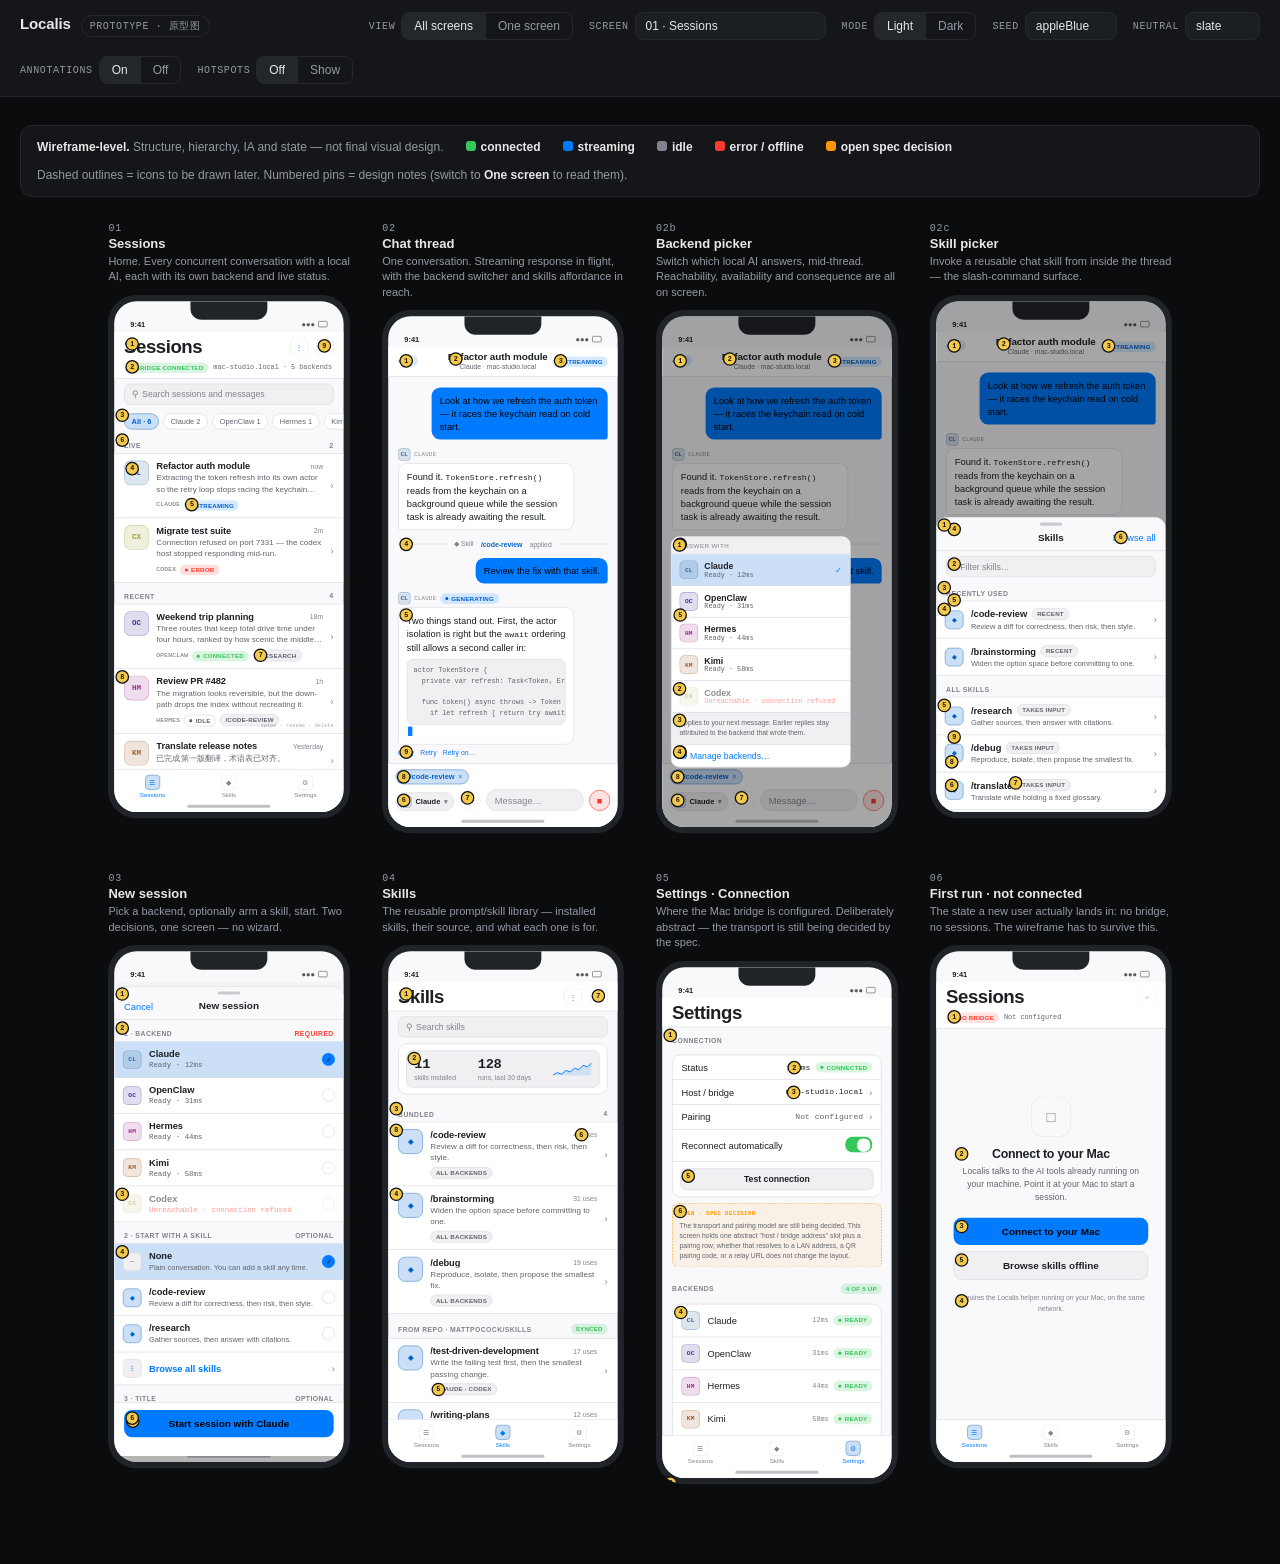
==== design/prototype/index.html @ 170c4bb6 "docs: spec-kit workspace, core spec, and design prototype Adds the spec teammate's .specify/ workspa" ====
<!doctype html>
<html lang="en">
<head>
<meta charset="utf-8">
<meta name="viewport" content="width=device-width, initial-scale=1">
<title>Localis — Prototype (原型图)</title>
<link rel="stylesheet" href="styles.css">
</head>
<body>

<div class="toolbar">
  <div class="brand">
    <h1>Localis</h1>
    <span class="tag">prototype · 原型图</span>
  </div>

  <div class="control">
    <label>View</label>
    <div class="seg" id="view-seg">
      <button data-view="board" aria-pressed="true">All screens</button>
      <button data-view="device" aria-pressed="false">One screen</button>
    </div>
  </div>

  <div class="control" id="screen-control" hidden>
    <label>Screen</label>
    <select class="shell-select" id="screen-select"></select>
  </div>

  <div class="control">
    <label>Mode</label>
    <div class="seg" id="mode-seg">
      <button data-mode="light" aria-pressed="true">Light</button>
      <button data-mode="dark" aria-pressed="false">Dark</button>
    </div>
  </div>

  <div class="control">
    <label>Seed</label>
    <select class="shell-select" id="seed-select">
      <option value="appleBlue" selected>appleBlue</option>
      <option value="blue">blue</option>
      <option value="purple">purple</option>
      <option value="teal">teal</option>
      <option value="orange">orange</option>
    </select>
  </div>

  <div class="control">
    <label>Neutral</label>
    <select class="shell-select" id="neutral-select">
      <option value="slate" selected>slate</option>
      <option value="neutral">neutral</option>
    </select>
  </div>

  <div class="control">
    <label>Annotations</label>
    <div class="seg" id="pins-seg">
      <button data-pins="on" aria-pressed="true">On</button>
      <button data-pins="off" aria-pressed="false">Off</button>
    </div>
  </div>

  <div class="control">
    <label>Hotspots</label>
    <div class="seg" id="hot-seg">
      <button data-hot="off" aria-pressed="true">Off</button>
      <button data-hot="on" aria-pressed="false">Show</button>
    </div>
  </div>
</div>

<div class="stage">
  <div class="legend">
    <span><b>Wireframe-level.</b> Structure, hierarchy, IA and state — not final visual design.</span>
    <span><span class="swatch" style="background:#34C759"></span><b>connected</b></span>
    <span><span class="swatch" style="background:#007AFF"></span><b>streaming</b></span>
    <span><span class="swatch" style="background:#80838D"></span><b>idle</b></span>
    <span><span class="swatch" style="background:#FF3B30"></span><b>error / offline</b></span>
    <span><span class="swatch" style="background:#FF9500"></span><b>open spec decision</b></span>
    <span>Dashed outlines = icons to be drawn later. Numbered pins = design notes (switch to <b>One screen</b> to read them).</span>
  </div>
  <div id="stage-root"></div>
</div>

<script src="tokens.js"></script>
<script src="screens.js"></script>
<script>
(function () {
  'use strict';

  var state = {
    view: 'board',
    screen: 'sessions',
    mode: 'light',
    seed: 'appleBlue',
    neutral: 'slate',
    pins: true,
    hotspots: false
  };

  var root = document.getElementById('stage-root');
  var byId = {};
  window.Screens.forEach(function (s) { byId[s.id] = s; });

  // Deep-link: #screen-id opens that screen in device view (shareable in review).
  function readHash() {
    var h = (location.hash || '').replace('#', '');
    if (h && byId[h]) { state.screen = h; state.view = 'device'; }
  }
  readHash();
  window.addEventListener('hashchange', function () {
    readHash(); syncControls(); render();
  });

  // ── Theme: build the token map and apply it to every frame ──────────────

  function applyTokens() {
    var vars = window.Tokens.buildTokens(
      window.Tokens.SEEDS[state.seed], state.neutral, state.mode === 'dark'
    );
    Array.prototype.forEach.call(document.querySelectorAll('.frame'), function (f) {
      Object.keys(vars).forEach(function (k) { f.style.setProperty(k, vars[k]); });
    });
  }

  // ── Frame rendering ─────────────────────────────────────────────────────

  function frameHTML(screen) {
    return '<div class="frame-holder"><div class="frame-wrap">' +
      '<div class="frame' + (state.hotspots ? ' hotspots' : '') + '" data-screen="' + screen.id + '">' +
        '<div class="notch"></div>' +
        screen.render() +
        '<div class="home-ind"></div>' +
      '</div>' +
      '<div class="pins"' + (state.pins ? '' : ' hidden') + '></div>' +
      '</div></div>';
  }

  /**
   * Place annotation pins by measuring the elements they annotate
   * (`data-note="N"`), rather than hand-placed pixel coordinates — so a pin
   * can never drift away from its subject when a layout changes.
   *
   * A note whose subject sits below the fold gets no pin (it would render
   * outside the phone); the notes panel marks it instead, so the note is
   * never silently unanchored.
   */
  function placePins() {
    Array.prototype.forEach.call(document.querySelectorAll('.frame-wrap'), function (wrap) {
      var layer = wrap.querySelector('.pins');
      var frame = wrap.querySelector('.frame');
      if (!layer || !frame) return;
      var wrapRect = wrap.getBoundingClientRect();
      var frameRect = frame.getBoundingClientRect();
      var scale = wrapRect.width / 390 || 1;
      var html = '';
      var offscreen = [];
      Array.prototype.forEach.call(frame.querySelectorAll('[data-note]'), function (el) {
        var r = el.getBoundingClientRect();
        var n = el.getAttribute('data-note');
        if (!r.width && !r.height) return;
        if (r.top >= frameRect.bottom - 6 || r.bottom <= frameRect.top + 6) {
          offscreen.push(n);
          return;
        }
        var x = (r.left - wrapRect.left) / scale + Math.min(r.width / scale, 26) / 2;
        var y = (r.top - wrapRect.top) / scale + Math.min(r.height / scale, 26) / 2;
        html += '<div class="pin" style="left:' + x.toFixed(1) + 'px;top:' +
          y.toFixed(1) + 'px">' + n + '</div>';
      });
      layer.innerHTML = html;

      Array.prototype.forEach.call(document.querySelectorAll('.notes-panel li[data-n]'), function (li) {
        li.classList.toggle('offscreen', offscreen.indexOf(li.getAttribute('data-n')) !== -1);
      });
    });
  }

  function captionHTML(screen, clickable) {
    return '<div class="caption"' + (clickable ? ' data-open="' + screen.id + '"' : '') + '>' +
      '<div class="idx">' + screen.idx + '</div>' +
      '<div class="name">' + screen.name + '</div>' +
      '<div class="desc">' + screen.desc + '</div></div>';
  }

  function notesHTML(screen) {
    return '<div class="notes-panel">' +
      '<h2>' + screen.idx + ' · ' + screen.name + '</h2>' +
      '<p class="sub">' + screen.desc + '</p>' +
      '<h3>Design notes</h3>' +
      '<ol>' + (screen.notes || []).map(function (n) {
        return '<li data-n="' + n[0] + '"><span class="npin">' + n[0] + '</span><span>' + n[1] + '</span></li>';
      }).join('') + '</ol>' +
      '<h3>Flows from here</h3>' +
      '<ol class="flows">' + (screen.flows || []).map(function (f) {
        return '<li>' + f + '</li>';
      }).join('') + '</ol>' +
      '</div>';
  }

  function render() {
    if (state.view === 'board') {
      root.innerHTML = '<div class="board">' + window.Screens.map(function (s) {
        return '<div class="frame-slot">' + captionHTML(s, true) + frameHTML(s) + '</div>';
      }).join('') + '</div>';
    } else {
      var s = byId[state.screen];
      root.innerHTML = '<div class="device"><div>' + captionHTML(s, false) + frameHTML(s) +
        '</div>' + notesHTML(s) + '</div>';
    }
    applyTokens();
    placePins();
  }

  // ── Navigation: hotspots inside frames, captions on the board ───────────

  function open(id) {
    if (!byId[id]) return;
    state.screen = id;
    state.view = 'device';
    syncControls();
    render();
    window.scrollTo({ top: 0, behavior: 'smooth' });
  }

  document.addEventListener('click', function (e) {
    var cap = e.target.closest('[data-open]');
    if (cap) { open(cap.getAttribute('data-open')); return; }
    var hot = e.target.closest('[data-goto]');
    if (hot) { open(hot.getAttribute('data-goto')); }
  });

  // ── Controls ────────────────────────────────────────────────────────────

  function bindSeg(elId, attr, key, after) {
    var el = document.getElementById(elId);
    el.addEventListener('click', function (e) {
      var b = e.target.closest('button');
      if (!b) return;
      state[key] = attr === 'pins' || attr === 'hot'
        ? b.getAttribute('data-' + attr) === 'on'
        : b.getAttribute('data-' + attr);
      syncControls();
      (after || render)();
    });
  }

  function syncControls() {
    function press(elId, attr, matches) {
      Array.prototype.forEach.call(
        document.getElementById(elId).querySelectorAll('button'),
        function (b) {
          b.setAttribute('aria-pressed', String(matches(b.getAttribute('data-' + attr))));
        }
      );
    }
    press('view-seg', 'view', function (v) { return v === state.view; });
    press('mode-seg', 'mode', function (v) { return v === state.mode; });
    press('pins-seg', 'pins', function (v) { return (v === 'on') === state.pins; });
    press('hot-seg', 'hot', function (v) { return (v === 'on') === state.hotspots; });
    document.getElementById('screen-control').hidden = state.view !== 'device';
    document.getElementById('screen-select').value = state.screen;
    document.getElementById('seed-select').value = state.seed;
    document.getElementById('neutral-select').value = state.neutral;
  }

  bindSeg('view-seg', 'view', 'view');
  bindSeg('mode-seg', 'mode', 'mode');
  bindSeg('pins-seg', 'pins', 'pins');
  bindSeg('hot-seg', 'hot', 'hotspots');

  var sel = document.getElementById('screen-select');
  sel.innerHTML = window.Screens.map(function (s) {
    return '<option value="' + s.id + '">' + s.idx + ' · ' + s.name + '</option>';
  }).join('');
  sel.addEventListener('change', function () { state.screen = sel.value; render(); });

  document.getElementById('seed-select').addEventListener('change', function (e) {
    state.seed = e.target.value; applyTokens(); placePins();
  });
  document.getElementById('neutral-select').addEventListener('change', function (e) {
    state.neutral = e.target.value; applyTokens(); placePins();
  });

  window.addEventListener('resize', placePins);

  syncControls();
  render();
})();
</script>

</body>
</html>
---- design/prototype/styles.css ----
/* ==========================================================================
   Localis prototype — wireframe shell + iOS phone-frame components.
   Elevation = luminance tiers (bg < card < inner) + 1px border. No shadows
   inside the phone. Never hardcode color here — consume tokens from tokens.js.
   ========================================================================== */

:root {
  --frame-w: 390px;
  --frame-h: 844px;
  --radius-card: 14px;
  --radius-inner: 10px;
  --radius-control: 8px;
  --shell-bg: #0b0c0e;
  --shell-panel: #141619;
  --shell-line: #24272c;
  --shell-text: #e6e8ea;
  --shell-text-2: #939aa4;
  --mono: ui-monospace, SFMono-Regular, "SF Mono", Menlo, monospace;
  --sans: -apple-system, BlinkMacSystemFont, "SF Pro Text", "Inter",
    "Helvetica Neue", Arial, sans-serif;
}

* { box-sizing: border-box; }

html, body {
  margin: 0;
  height: 100%;
  background: var(--shell-bg);
  color: var(--shell-text);
  font-family: var(--sans);
  -webkit-font-smoothing: antialiased;
}

/* ── Shell chrome ───────────────────────────────────────────────────────── */

.toolbar {
  position: sticky;
  top: 0;
  z-index: 50;
  display: flex;
  align-items: center;
  gap: 16px;
  flex-wrap: wrap;
  padding: 12px 20px;
  background: var(--shell-panel);
  border-bottom: 1px solid var(--shell-line);
}

.brand { display: flex; align-items: baseline; gap: 10px; margin-right: auto; }
.brand h1 { font-size: 15px; font-weight: 650; margin: 0; letter-spacing: -0.01em; }
.brand .tag {
  font-family: var(--mono);
  font-size: 10px;
  letter-spacing: 0.06em;
  text-transform: uppercase;
  color: var(--shell-text-2);
  border: 1px solid var(--shell-line);
  border-radius: 999px;
  padding: 3px 8px;
}

.control { display: flex; align-items: center; gap: 6px; }
.control > label {
  font-family: var(--mono);
  font-size: 10px;
  letter-spacing: 0.06em;
  text-transform: uppercase;
  color: var(--shell-text-2);
}

.seg { display: flex; border: 1px solid var(--shell-line); border-radius: 8px; overflow: hidden; }
.seg button {
  appearance: none;
  border: 0;
  background: transparent;
  color: var(--shell-text-2);
  font-family: var(--sans);
  font-size: 12px;
  padding: 6px 12px;
  cursor: pointer;
}
.seg button + button { border-left: 1px solid var(--shell-line); }
.seg button[aria-pressed="true"] { background: #23262b; color: var(--shell-text); }

select.shell-select {
  appearance: none;
  background: #1b1e22;
  color: var(--shell-text);
  border: 1px solid var(--shell-line);
  border-radius: 8px;
  font-family: var(--sans);
  font-size: 12px;
  padding: 6px 26px 6px 10px;
  cursor: pointer;
}

.stage { padding: 28px 20px 80px; }

/* ── Board view: all frames at once ─────────────────────────────────────── */

.board {
  display: flex;
  flex-wrap: wrap;
  gap: 40px 32px;
  align-items: flex-start;
  justify-content: center;
  max-width: 1280px;
  margin: 0 auto;
}

.board .frame-slot { width: calc(var(--frame-w) * 0.62); }
.board .frame-wrap { transform: scale(0.62); transform-origin: top left; }
.board .frame-slot .frame-holder { height: calc(var(--frame-h) * 0.62); }
.board .caption { cursor: pointer; }

.caption { margin-bottom: 10px; }
.caption .idx {
  font-family: var(--mono);
  font-size: 10px;
  letter-spacing: 0.08em;
  color: var(--shell-text-2);
}
.caption .name { font-size: 13px; font-weight: 600; margin: 2px 0 0; }
.caption .desc { font-size: 11px; color: var(--shell-text-2); margin: 3px 0 0; line-height: 1.4; }

/* ── Device view: one frame + notes ─────────────────────────────────────── */

.device {
  display: grid;
  grid-template-columns: auto minmax(280px, 380px);
  gap: 40px;
  align-items: start;
  justify-content: center;
  max-width: 1180px;
  margin: 0 auto;
}

.notes-panel {
  border: 1px solid var(--shell-line);
  border-radius: 14px;
  background: var(--shell-panel);
  padding: 18px 20px;
  position: sticky;
  top: 88px;
}
.notes-panel h2 { font-size: 14px; margin: 0 0 4px; font-weight: 650; }
.notes-panel .sub { font-size: 12px; color: var(--shell-text-2); margin: 0 0 16px; line-height: 1.5; }
.notes-panel h3 {
  font-family: var(--mono);
  font-size: 10px;
  letter-spacing: 0.08em;
  text-transform: uppercase;
  color: var(--shell-text-2);
  margin: 18px 0 8px;
}
.notes-panel ol { margin: 0; padding: 0; list-style: none; counter-reset: note; }
.notes-panel ol li {
  display: grid;
  grid-template-columns: 20px 1fr;
  gap: 10px;
  font-size: 12px;
  line-height: 1.55;
  color: var(--shell-text-2);
  padding: 7px 0;
  border-top: 1px solid var(--shell-line);
}
.notes-panel ol li:first-child { border-top: 0; }
.notes-panel ol li b { color: var(--shell-text); font-weight: 600; }
.notes-panel ol li.offscreen .npin { background: #3a3320; color: #f2c94c; }
.notes-panel ol li.offscreen > span:last-child::after {
  content: " (scroll down in the frame)";
  color: #f2c94c;
  font-size: 11px;
}
.notes-panel .npin {
  font-family: var(--mono);
  font-size: 10px;
  width: 18px; height: 18px;
  border-radius: 999px;
  display: grid; place-items: center;
  background: #2a2e34;
  color: var(--shell-text);
}
.notes-panel .flows li { grid-template-columns: 1fr; }
.notes-panel .flows code {
  font-family: var(--mono);
  font-size: 11px;
  color: var(--shell-text);
}

/* ── Phone frame ────────────────────────────────────────────────────────── */

.frame-holder { position: relative; }

.frame-wrap { position: relative; width: var(--frame-w); }

.frame {
  position: relative;
  width: var(--frame-w);
  height: var(--frame-h);
  border-radius: 46px;
  border: 10px solid #202429;
  background: var(--bg);
  overflow: hidden;
  color: var(--text-1);
  font-size: 15px;
  display: flex;
  flex-direction: column;
}

.notch {
  position: absolute;
  top: 0; left: 50%;
  transform: translateX(-50%);
  width: 124px; height: 30px;
  background: #202429;
  border-radius: 0 0 18px 18px;
  z-index: 20;
}

.status-bar {
  height: 50px;
  flex: 0 0 auto;
  display: flex;
  align-items: flex-end;
  justify-content: space-between;
  padding: 0 26px 6px;
  font-size: 12px;
  font-weight: 600;
  font-variant-numeric: tabular-nums;
  color: var(--text-1);
}
.status-bar .sb-right { display: flex; gap: 5px; align-items: center; opacity: 0.75; }
.status-bar .sb-right i { display: block; width: 15px; height: 10px; border: 1px solid currentColor; border-radius: 2px; }

.home-ind {
  position: absolute;
  bottom: 7px; left: 50%;
  transform: translateX(-50%);
  width: 134px; height: 5px;
  border-radius: 999px;
  background: var(--text-1);
  opacity: 0.28;
  z-index: 25;
}

/* ── Nav bar ────────────────────────────────────────────────────────────── */

.navbar {
  flex: 0 0 auto;
  display: grid;
  grid-template-columns: 1fr auto 1fr;
  align-items: center;
  gap: 8px;
  padding: 6px 16px 10px;
  background: var(--card);
  border-bottom: 1px solid var(--border);
}
.navbar .nb-title { text-align: center; min-width: 0; }
.navbar .nb-title .t {
  font-size: 16px;
  font-weight: 650;
  letter-spacing: -0.01em;
  white-space: nowrap;
  overflow: hidden;
  text-overflow: ellipsis;
}
.navbar .nb-title .s { font-size: 11px; color: var(--text-2); margin-top: 1px; }
.navbar .nb-left { justify-self: start; display: flex; align-items: center; gap: 8px; }
.navbar .nb-right { justify-self: end; display: flex; align-items: center; gap: 14px; }
.navbar.large { display: block; padding-bottom: 6px; }
.navbar.large .lt-row { display: flex; align-items: center; justify-content: space-between; }
.navbar.large .lt { font-size: 30px; font-weight: 700; letter-spacing: -0.025em; }

.nb-btn {
  font-size: 15px;
  color: var(--primary);
  display: flex;
  align-items: center;
  gap: 3px;
  cursor: pointer;
}
.nb-icon {
  width: 28px; height: 28px;
  border: 1px dashed var(--border);
  border-radius: 7px;
  display: grid; place-items: center;
  font-size: 13px;
  color: var(--primary);
  cursor: pointer;
}

/* ── Scroll body ────────────────────────────────────────────────────────── */

.body {
  flex: 1 1 auto;
  overflow: hidden;
  position: relative;
}
.body-scroll { height: 100%; overflow: hidden; padding-bottom: 8px; }

/* A chat opens scrolled to the newest message — anchor to the bottom so the
   live reply and its actions are what you see, not the top of the history. */
.body-scroll.bottom {
  display: flex;
  flex-direction: column;
  justify-content: flex-end;
}

.section-header {
  font-size: 11px;
  font-weight: 600;
  letter-spacing: 0.06em;
  text-transform: uppercase;
  color: var(--text-3);
  padding: 16px 16px 6px;
  display: flex;
  align-items: center;
  justify-content: space-between;
}

/* ── Search + chips ─────────────────────────────────────────────────────── */

.search {
  margin: 8px 16px 4px;
  background: var(--inner);
  border: 1px solid var(--border);
  border-radius: var(--radius-inner);
  padding: 8px 11px;
  font-size: 14px;
  color: var(--text-3);
  display: flex;
  align-items: center;
  gap: 7px;
}

.chip-row {
  display: flex;
  gap: 7px;
  padding: 10px 16px 4px;
  overflow: hidden;
}
.chip {
  font-size: 12px;
  padding: 5px 11px;
  border-radius: 999px;
  border: 1px solid var(--border);
  background: var(--card);
  color: var(--text-2);
  white-space: nowrap;
  cursor: pointer;
}
.chip.on {
  background: var(--primary-subtle);
  border-color: var(--primary-border);
  color: var(--primary-text);
  font-weight: 600;
}

/* ── Status pills (never grey text alone) ───────────────────────────────── */

.pill {
  display: inline-flex;
  align-items: center;
  gap: 5px;
  font-size: 10px;
  font-weight: 650;
  letter-spacing: 0.03em;
  text-transform: uppercase;
  padding: 3px 8px;
  border-radius: 999px;
  white-space: nowrap;
}
.pill .dot { width: 5px; height: 5px; border-radius: 999px; background: currentColor; }
.pill.streaming { background: color-mix(in srgb, var(--primary) 16%, transparent); color: var(--primary-text); }
.pill.connected { background: color-mix(in srgb, var(--success) 18%, transparent); color: var(--success); }
.pill.idle      { background: transparent; color: var(--text-2); border: 1px solid var(--border); }
.pill.error     { background: color-mix(in srgb, var(--danger) 16%, transparent); color: var(--danger); }
.pill.offline   { background: color-mix(in srgb, var(--danger) 14%, transparent); color: var(--danger); }
.pill.queued    { background: color-mix(in srgb, var(--warning) 20%, transparent); color: var(--warning); }
.pill.neutral   { background: var(--inner); color: var(--text-2); border: 1px solid var(--border); }

.pill.streaming .dot { animation: blink 1.1s ease-in-out infinite; }
@keyframes blink { 0%, 100% { opacity: 1; } 50% { opacity: 0.25; } }

/* ── Backend badge ──────────────────────────────────────────────────────── */

.badge {
  width: 40px; height: 40px;
  border-radius: 11px;
  display: grid;
  place-items: center;
  font-family: var(--mono);
  font-size: 12px;
  font-weight: 700;
  letter-spacing: 0.02em;
  flex: 0 0 auto;
  border: 1px solid transparent;
}
.badge.sm { width: 20px; height: 20px; border-radius: 6px; font-size: 9px; }
.badge.md { width: 30px; height: 30px; border-radius: 8px; font-size: 10px; }

/* ── Session list rows ──────────────────────────────────────────────────── */

.list { background: var(--card); border-top: 1px solid var(--border); border-bottom: 1px solid var(--border); }
.list.plain { border: 0; background: transparent; }

.row {
  display: flex;
  gap: 12px;
  padding: 11px 16px;
  align-items: flex-start;
  border-bottom: 1px solid var(--border);
  cursor: pointer;
  position: relative;
}
.row:last-child { border-bottom: 0; }
.row .rmain { flex: 1 1 auto; min-width: 0; }
.row .rtop { display: flex; align-items: center; gap: 8px; }
.row .rtitle {
  font-size: 15px;
  font-weight: 600;
  letter-spacing: -0.01em;
  white-space: nowrap;
  overflow: hidden;
  text-overflow: ellipsis;
  flex: 1 1 auto;
}
.row .rtime { font-size: 11px; color: var(--text-3); font-variant-numeric: tabular-nums; flex: 0 0 auto; }
.row .rsub {
  font-size: 13px;
  color: var(--text-2);
  line-height: 1.35;
  margin-top: 2px;
  display: -webkit-box;
  -webkit-line-clamp: 2;
  -webkit-box-orient: vertical;
  overflow: hidden;
}
.row .rmeta { display: flex; align-items: center; gap: 6px; margin-top: 7px; }
.row .chev { color: var(--text-3); font-size: 15px; align-self: center; }
.row.swipe::after {
  content: "swipe → rename · delete";
  position: absolute;
  right: 16px; bottom: 8px;
  font-family: var(--mono);
  font-size: 8px;
  letter-spacing: 0.04em;
  color: var(--text-3);
  opacity: 0.7;
}

.backend-name { font-family: var(--mono); font-size: 10px; letter-spacing: 0.04em; color: var(--text-2); text-transform: uppercase; }

/* ── Tab bar ────────────────────────────────────────────────────────────── */

.tabbar {
  flex: 0 0 auto;
  display: grid;
  grid-template-columns: repeat(3, 1fr);
  border-top: 1px solid var(--border);
  background: var(--card);
  padding: 8px 0 22px;
}
.tabbar .tab {
  display: grid;
  justify-items: center;
  gap: 3px;
  font-size: 10px;
  color: var(--text-3);
  cursor: pointer;
}
.tabbar .tab .ic {
  width: 24px; height: 24px;
  border: 1px dashed var(--border);
  border-radius: 6px;
  display: grid; place-items: center;
  font-size: 11px;
}
.tabbar .tab.on { color: var(--primary); }
.tabbar .tab.on .ic { border-style: solid; border-color: var(--primary-border); background: var(--primary-subtle); }

/* ── Chat ───────────────────────────────────────────────────────────────── */

.thread { padding: 14px 16px 4px; display: flex; flex-direction: column; gap: 14px; }

.msg { max-width: 84%; }
.msg.me { align-self: flex-end; }
.msg.ai { align-self: flex-start; }
.msg .mhead { display: flex; align-items: center; gap: 6px; margin-bottom: 4px; }
.msg .mhead .who { font-family: var(--mono); font-size: 9px; letter-spacing: 0.06em; text-transform: uppercase; color: var(--text-3); }

.bubble {
  border-radius: var(--radius-card);
  padding: 10px 13px;
  font-size: 15px;
  line-height: 1.42;
}
.msg.me .bubble { background: var(--primary); color: var(--on-primary); border-bottom-right-radius: 5px; }
.msg.ai .bubble { background: var(--card); border: 1px solid var(--border); border-bottom-left-radius: 5px; }

.code {
  margin-top: 8px;
  background: var(--inner);
  border: 1px solid var(--border);
  border-radius: var(--radius-inner);
  padding: 9px 10px;
  font-family: var(--mono);
  font-size: 11px;
  line-height: 1.55;
  color: var(--text-2);
  white-space: pre;
  overflow: hidden;
}

.caret {
  display: inline-block;
  width: 7px; height: 15px;
  background: var(--primary);
  vertical-align: -2px;
  margin-left: 2px;
  animation: blink 1s steps(2) infinite;
}

.divider-sys {
  display: flex;
  align-items: center;
  gap: 9px;
  font-size: 11px;
  color: var(--text-3);
  padding: 2px 0;
}
.divider-sys::before, .divider-sys::after {
  content: "";
  flex: 1 1 auto;
  height: 1px;
  background: var(--border);
}

.msg-actions { display: flex; gap: 10px; margin-top: 6px; }
.msg-actions span { font-size: 11px; color: var(--primary); cursor: pointer; }

/* ── Composer ───────────────────────────────────────────────────────────── */

.composer {
  flex: 0 0 auto;
  background: var(--card);
  border-top: 1px solid var(--border);
  padding: 9px 12px 26px;
}
.armed-row { display: flex; gap: 6px; padding-bottom: 8px; }
.armed {
  display: inline-flex;
  align-items: center;
  gap: 6px;
  font-size: 12px;
  font-weight: 600;
  padding: 4px 9px;
  border-radius: 999px;
  background: var(--primary-subtle);
  border: 1px solid var(--primary-border);
  color: var(--primary-text);
}
.armed .x { opacity: 0.6; }

.composer-bar { display: flex; align-items: flex-end; gap: 9px; }
.cbtn {
  width: 34px; height: 34px;
  flex: 0 0 auto;
  border-radius: 999px;
  border: 1px dashed var(--border);
  display: grid; place-items: center;
  font-size: 15px;
  color: var(--text-2);
  cursor: pointer;
}
.cbtn.primary { background: var(--primary); border: 0; color: var(--on-primary); }
.cbtn.stop { background: color-mix(in srgb, var(--danger) 14%, transparent); border: 1px solid var(--danger); color: var(--danger); }
.cfield {
  flex: 1 1 auto;
  min-height: 34px;
  border: 1px solid var(--border);
  background: var(--inner);
  border-radius: 17px;
  padding: 8px 13px;
  font-size: 15px;
  color: var(--text-3);
}

.backend-switcher {
  display: inline-flex;
  align-items: center;
  gap: 6px;
  font-size: 12px;
  font-weight: 600;
  padding: 4px 9px 4px 5px;
  border-radius: 999px;
  border: 1px solid var(--border);
  background: var(--inner);
  color: var(--text-1);
  cursor: pointer;
}

/* ── Sheets / overlays ──────────────────────────────────────────────────── */

.scrim {
  position: absolute;
  inset: 0;
  background: rgb(0 0 0 / 0.35);
  z-index: 30;
}

.sheet {
  position: absolute;
  left: 0; right: 0; bottom: 0;
  z-index: 31;
  background: var(--bg);
  border-radius: 18px 18px 0 0;
  border-top: 1px solid var(--border);
  max-height: 82%;
  display: flex;
  flex-direction: column;
  overflow: hidden;
}
.sheet .grabber {
  width: 36px; height: 5px;
  border-radius: 999px;
  background: var(--text-3);
  opacity: 0.4;
  margin: 8px auto 2px;
  flex: 0 0 auto;
}
.sheet .sheet-nav {
  display: grid;
  grid-template-columns: 1fr auto 1fr;
  align-items: center;
  padding: 8px 16px 12px;
  border-bottom: 1px solid var(--border);
  flex: 0 0 auto;
}
.sheet .sheet-nav .t { font-size: 16px; font-weight: 650; text-align: center; }
.sheet .sheet-body { overflow: hidden; flex: 1 1 auto; padding-bottom: 4px; }
.sheet .sheet-foot {
  flex: 0 0 auto;
  padding: 12px 16px 30px;
  border-top: 1px solid var(--border);
  background: var(--card);
}

.menu {
  position: absolute;
  z-index: 31;
  background: var(--card);
  border: 1px solid var(--border);
  border-radius: var(--radius-card);
  overflow: hidden;
  width: 250px;
}
.menu .mrow {
  display: flex;
  align-items: center;
  gap: 10px;
  padding: 10px 13px;
  border-bottom: 1px solid var(--border);
  font-size: 14px;
  cursor: pointer;
}
.menu .mrow:last-child { border-bottom: 0; }
.menu .mrow.sel { background: var(--primary-subtle); }
.menu .mrow .check { margin-left: auto; color: var(--primary); font-size: 13px; }
.menu .mtitle {
  padding: 9px 13px 7px;
  font-size: 10px;
  letter-spacing: 0.07em;
  text-transform: uppercase;
  color: var(--text-3);
  border-bottom: 1px solid var(--border);
  background: var(--inner);
}

/* ── Buttons / option cards / forms ─────────────────────────────────────── */

.btn {
  display: block;
  width: 100%;
  text-align: center;
  padding: 13px;
  border-radius: 13px;
  font-size: 16px;
  font-weight: 650;
  background: var(--primary);
  color: var(--on-primary);
  cursor: pointer;
}
.btn.ghost { background: var(--inner); color: var(--text-1); border: 1px solid var(--border); font-weight: 600; }
.btn.sm { padding: 9px; font-size: 14px; border-radius: 10px; }

.opt {
  display: flex;
  align-items: center;
  gap: 12px;
  padding: 11px 14px;
  border-bottom: 1px solid var(--border);
  cursor: pointer;
}
.opt:last-child { border-bottom: 0; }
.opt .otext { flex: 1 1 auto; min-width: 0; }
.opt .oname { font-size: 15px; font-weight: 600; display: flex; align-items: center; gap: 7px; }
.opt .odesc { font-size: 12px; color: var(--text-2); margin-top: 2px; line-height: 1.35; }
.opt .radio {
  width: 21px; height: 21px;
  border-radius: 999px;
  border: 1.5px solid var(--border);
  flex: 0 0 auto;
}
.opt.sel { background: var(--primary-subtle); }
.opt.sel .radio { border-color: var(--primary); background: var(--primary); color: var(--on-primary); display: grid; place-items: center; font-size: 11px; }
.opt.dim { opacity: 0.5; }

.card {
  background: var(--card);
  border: 1px solid var(--border);
  border-radius: var(--radius-card);
  margin: 10px 16px;
  overflow: hidden;
}
.card-inner {
  background: var(--inner);
  border: 1px solid var(--border);
  border-radius: var(--radius-inner);
  padding: 10px 12px;
  margin: 10px 12px;
}

.field {
  display: flex;
  align-items: center;
  gap: 10px;
  padding: 11px 14px;
  border-bottom: 1px solid var(--border);
  font-size: 15px;
}
.field:last-child { border-bottom: 0; }
.field .flabel { color: var(--text-1); flex: 0 0 auto; }
.field .fvalue {
  margin-left: auto;
  color: var(--text-2);
  font-family: var(--mono);
  font-size: 13px;
  text-align: right;
  white-space: nowrap;
  overflow: hidden;
  text-overflow: ellipsis;
}
.field .fvalue.mono-strong { color: var(--text-1); }

.toggle {
  display: inline-block;
  width: 44px; height: 26px;
  border-radius: 999px;
  background: var(--inner);
  border: 1px solid var(--border);
  position: relative;
  flex: 0 0 auto;
}
.toggle::after {
  content: "";
  position: absolute;
  top: 2px; left: 2px;
  width: 20px; height: 20px;
  border-radius: 999px;
  background: var(--card);
  border: 1px solid var(--border);
}
.toggle.on { background: var(--success); border-color: transparent; }
.toggle.on::after { left: auto; right: 2px; border-color: transparent; }

.footnote { font-size: 11px; color: var(--text-3); padding: 6px 18px 12px; line-height: 1.5; }

/* Metric row — tabular numbers next to a sparkline */
.metric-row { display: flex; align-items: center; gap: 12px; }
.metric { flex: 1 1 auto; }
.metric .mv { font-size: 22px; font-weight: 700; font-variant-numeric: tabular-nums; letter-spacing: -0.02em; font-family: var(--mono); }
.metric .ml { font-size: 11px; color: var(--text-3); margin-top: 1px; }
.spark { flex: 0 0 auto; }

/* ── TBD / spec-pending marker ──────────────────────────────────────────── */

.tbd {
  border: 1px dashed var(--warning);
  border-radius: var(--radius-inner);
  background: color-mix(in srgb, var(--warning) 8%, transparent);
  padding: 9px 11px;
  margin: 10px 16px;
  font-size: 11px;
  line-height: 1.5;
  color: var(--text-2);
}
.tbd b {
  display: block;
  font-family: var(--mono);
  font-size: 9px;
  letter-spacing: 0.08em;
  text-transform: uppercase;
  color: var(--warning);
  margin-bottom: 3px;
}

/* ── Annotation pins ────────────────────────────────────────────────────── */

/* Clipped to the phone: a pin pointing at something scrolled out of view
   would be worse than no pin at all. */
.pins {
  position: absolute;
  inset: 0;
  z-index: 40;
  pointer-events: none;
  overflow: hidden;
  border-radius: 46px;
}
.pins[hidden] { display: none; }
.pin {
  position: absolute;
  width: 22px; height: 22px;
  border-radius: 999px;
  background: #f2c94c;
  color: #1a1400;
  font-family: var(--mono);
  font-size: 11px;
  font-weight: 700;
  display: grid;
  place-items: center;
  transform: translate(-50%, -50%);
  border: 2px solid #0b0c0e;
}

/* ── Hotspot affordance ─────────────────────────────────────────────────── */

[data-goto] { cursor: pointer; }
.frame.hotspots [data-goto] { outline: 1px dashed color-mix(in srgb, var(--primary) 55%, transparent); outline-offset: 1px; }

.legend {
  max-width: 1280px;
  margin: 0 auto 26px;
  display: flex;
  flex-wrap: wrap;
  gap: 10px 22px;
  font-size: 12px;
  color: var(--shell-text-2);
  border: 1px solid var(--shell-line);
  border-radius: 12px;
  padding: 12px 16px;
  background: var(--shell-panel);
  line-height: 1.5;
}
.legend b { color: var(--shell-text); font-weight: 600; }
.legend .swatch { display: inline-block; width: 10px; height: 10px; border-radius: 3px; vertical-align: 0; margin-right: 5px; }

@media (max-width: 1020px) {
  .device { grid-template-columns: 1fr; justify-items: center; }
  .notes-panel { position: static; width: 100%; max-width: 420px; }
}
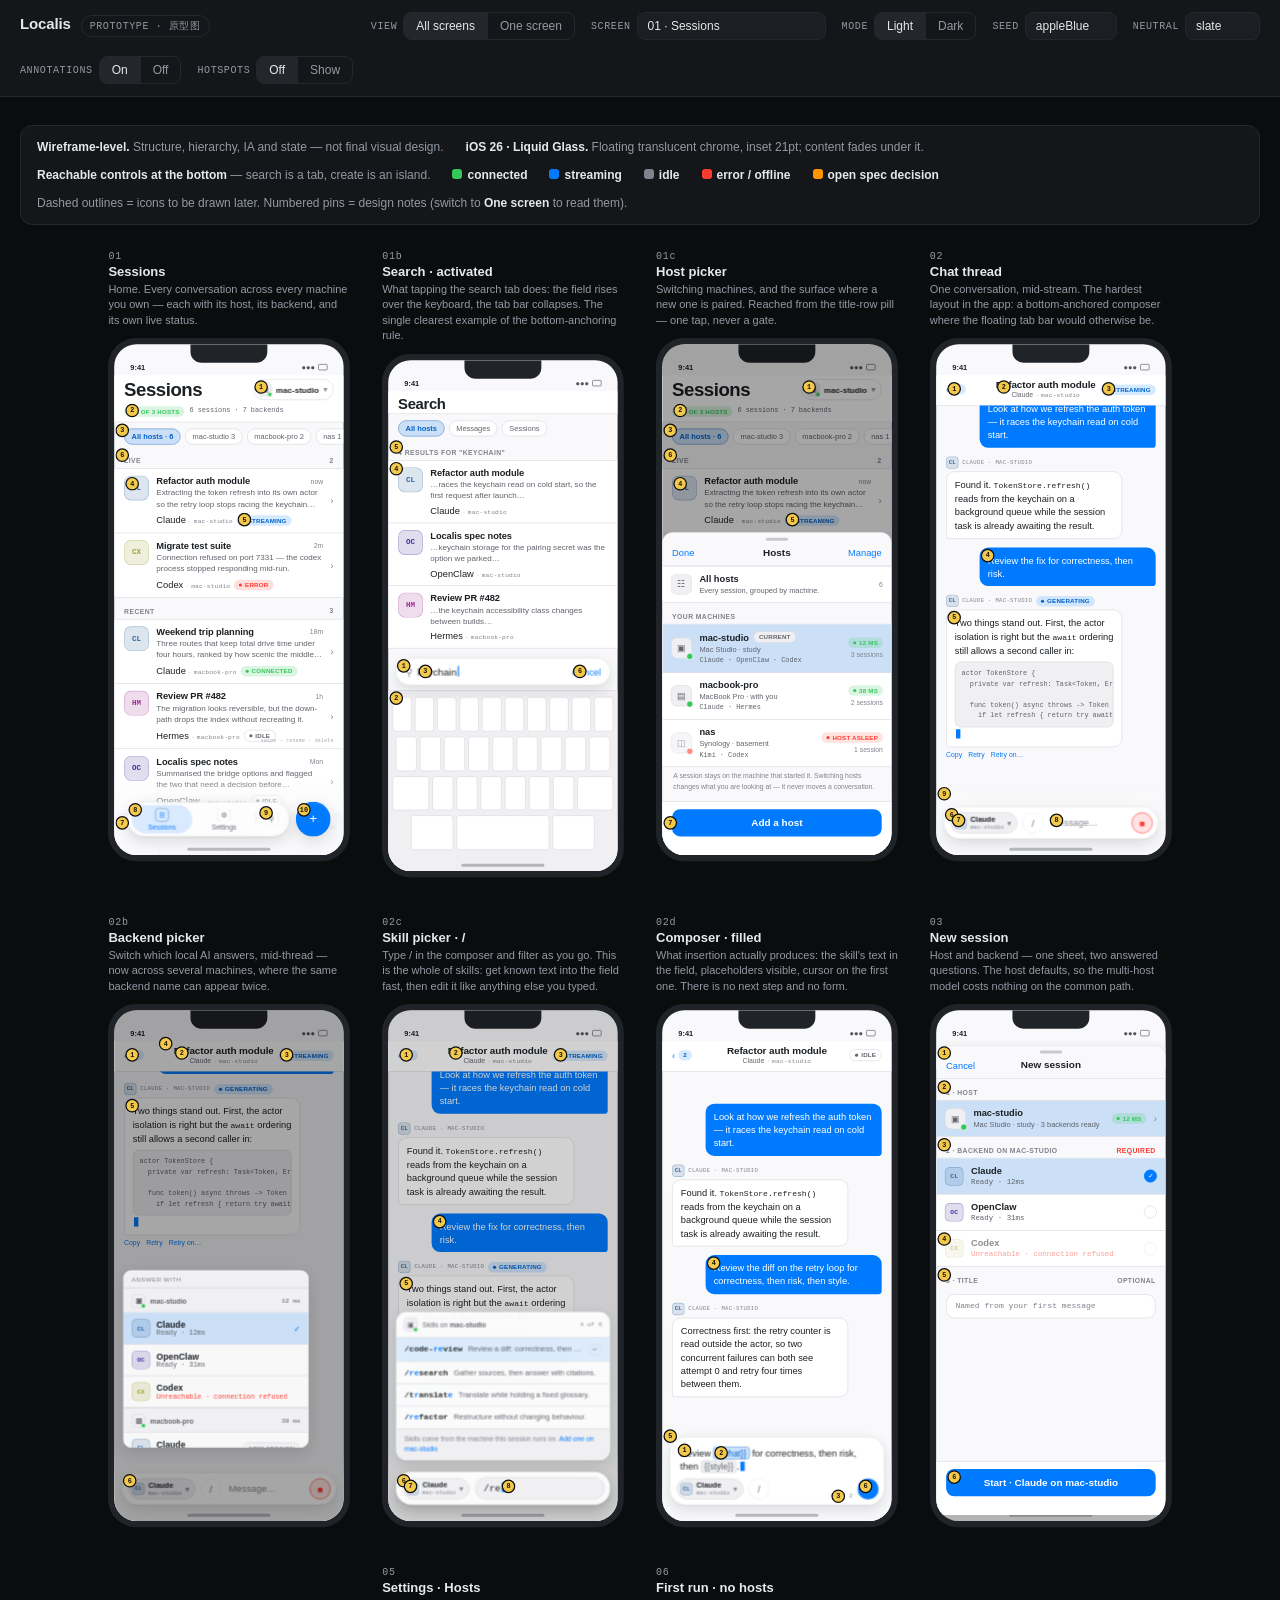
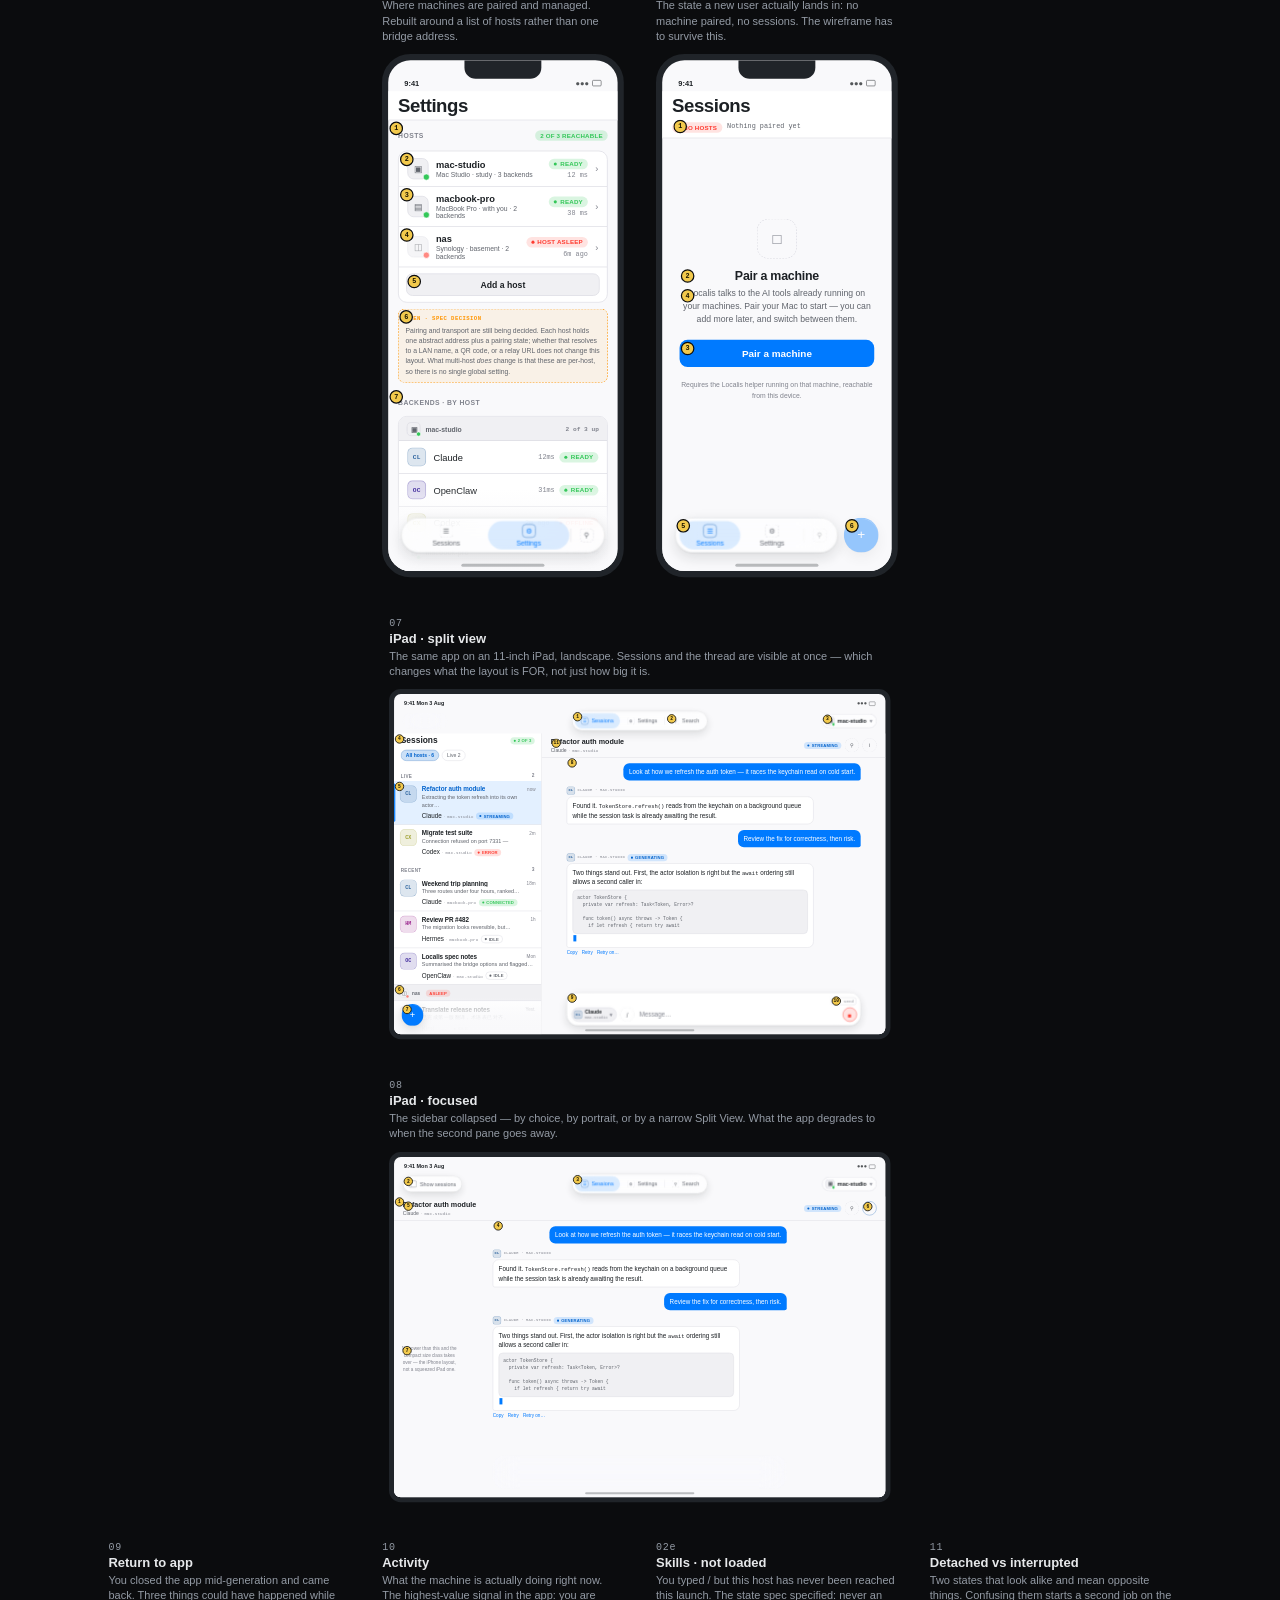
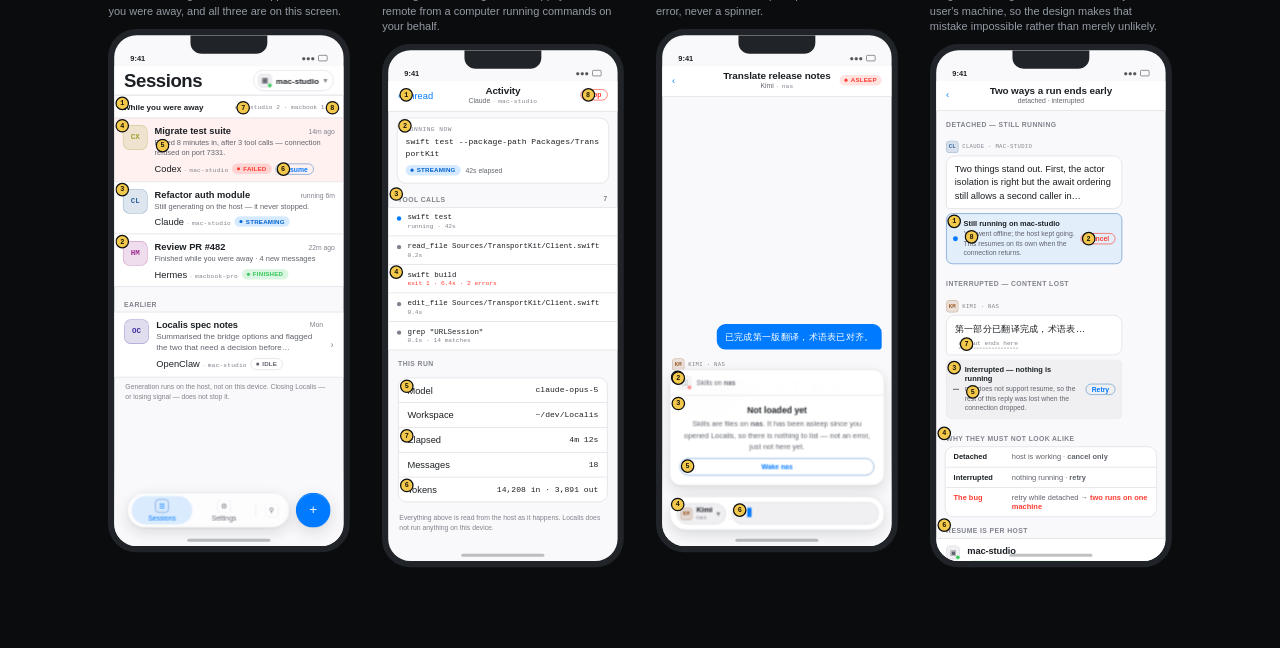
==== commit a02b117e: "docs: 落盘 spec 修正案 C 的契约细化与 hi-fi 原型改进 这批改动在主 checkout 的工作区里悬了很久、从未提交,且停在 main 上—— 没有归属、任何人切分支都可能把它们卷" ====
--- a/design/prototype/index.html
+++ b/design/prototype/index.html
@@ -5,6 +5,10 @@
 <meta name="viewport" content="width=device-width, initial-scale=1">
 <title>Localis — Prototype (原型图)</title>
 <link rel="stylesheet" href="styles.css">
+<link rel="stylesheet" href="viewer.css">
+<link rel="stylesheet" href="glass.css">
+<link rel="stylesheet" href="pad.css">
+<link rel="stylesheet" href="activity.css">
 </head>
 <body>
 
@@ -74,6 +78,8 @@
 <div class="stage">
   <div class="legend">
     <span><b>Wireframe-level.</b> Structure, hierarchy, IA and state — not final visual design.</span>
+    <span><b>iOS 26 · Liquid Glass.</b> Floating translucent chrome, inset 21pt; content fades under it.</span>
+    <span><b>Reachable controls at the bottom</b> — search is a tab, create is an island.</span>
     <span><span class="swatch" style="background:#34C759"></span><b>connected</b></span>
     <span><span class="swatch" style="background:#007AFF"></span><b>streaming</b></span>
     <span><span class="swatch" style="background:#80838D"></span><b>idle</b></span>
@@ -85,7 +91,10 @@
 </div>
 
 <script src="tokens.js"></script>
+<script src="model.js"></script>
 <script src="screens.js"></script>
+<script src="screens-ipad.js"></script>
+<script src="screens-activity.js"></script>
 <script>
 (function () {
   'use strict';
@@ -128,8 +137,10 @@
   // ── Frame rendering ─────────────────────────────────────────────────────
 
   function frameHTML(screen) {
-    return '<div class="frame-holder"><div class="frame-wrap">' +
-      '<div class="frame' + (state.hotspots ? ' hotspots' : '') + '" data-screen="' + screen.id + '">' +
+    var pad = screen.pad ? ' pad' : '';
+    return '<div class="frame-holder' + pad + '"><div class="frame-wrap' + pad + '">' +
+      '<div class="frame' + pad + (state.hotspots ? ' hotspots' : '') +
+        '" data-screen="' + screen.id + '">' +
         '<div class="notch"></div>' +
         screen.render() +
         '<div class="home-ind"></div>' +
@@ -146,21 +157,34 @@
    * A note whose subject sits below the fold gets no pin (it would render
    * outside the phone); the notes panel marks it instead, so the note is
    * never silently unanchored.
+   *
+   * Some screens render another screen underneath themselves (the pickers
+   * draw the chat behind their scrim). Those inherited `data-note` anchors
+   * belong to the OTHER screen's notes, so they are skipped — otherwise a
+   * picker would show pins numbered past the end of its own note list.
    */
   function placePins() {
     Array.prototype.forEach.call(document.querySelectorAll('.frame-wrap'), function (wrap) {
       var layer = wrap.querySelector('.pins');
       var frame = wrap.querySelector('.frame');
       if (!layer || !frame) return;
+      var screen = byId[frame.getAttribute('data-screen')];
+      var own = {};
+      ((screen && screen.notes) || []).forEach(function (n) { own[n[0]] = true; });
       var wrapRect = wrap.getBoundingClientRect();
       var frameRect = frame.getBoundingClientRect();
-      var scale = wrapRect.width / 390 || 1;
+      // Scale from the frame's own unscaled width, so an iPad frame (which is
+      // both wider and scaled differently) places its pins correctly too.
+      var scale = frameRect.width / (frame.offsetWidth || 390) || 1;
       var html = '';
       var offscreen = [];
+      var seen = {};
       Array.prototype.forEach.call(frame.querySelectorAll('[data-note]'), function (el) {
+        var n = el.getAttribute('data-note');
+        if (!own[n] || seen[n]) return;
         var r = el.getBoundingClientRect();
-        var n = el.getAttribute('data-note');
         if (!r.width && !r.height) return;
+        seen[n] = true;
         if (r.top >= frameRect.bottom - 6 || r.bottom <= frameRect.top + 6) {
           offscreen.push(n);
           return;
@@ -203,7 +227,8 @@
   function render() {
     if (state.view === 'board') {
       root.innerHTML = '<div class="board">' + window.Screens.map(function (s) {
-        return '<div class="frame-slot">' + captionHTML(s, true) + frameHTML(s) + '</div>';
+        return '<div class="frame-slot' + (s.pad ? ' pad' : '') + '">' +
+          captionHTML(s, true) + frameHTML(s) + '</div>';
       }).join('') + '</div>';
     } else {
       var s = byId[state.screen];
--- a/design/prototype/styles.css
+++ b/design/prototype/styles.css
@@ -1,7 +1,12 @@
 /* ==========================================================================
    Localis prototype — wireframe shell + iOS phone-frame components.
-   Elevation = luminance tiers (bg < card < inner) + 1px border. No shadows
-   inside the phone. Never hardcode color here — consume tokens from tokens.js.
+
+   Elevation inside the phone is luminance tiers (bg < card < inner) + 1px
+   border, with NO shadows — EXCEPT on floating chrome, where iOS 26 expects
+   Liquid Glass (material + inset + shadow). That exception lives entirely in
+   `glass.css`; everything in this file is still flat.
+
+   Never hardcode color here — consume tokens from tokens.js.
    ========================================================================== */
 
 :root {
@@ -96,98 +101,6 @@
 
 .stage { padding: 28px 20px 80px; }
 
-/* ── Board view: all frames at once ─────────────────────────────────────── */
-
-.board {
-  display: flex;
-  flex-wrap: wrap;
-  gap: 40px 32px;
-  align-items: flex-start;
-  justify-content: center;
-  max-width: 1280px;
-  margin: 0 auto;
-}
-
-.board .frame-slot { width: calc(var(--frame-w) * 0.62); }
-.board .frame-wrap { transform: scale(0.62); transform-origin: top left; }
-.board .frame-slot .frame-holder { height: calc(var(--frame-h) * 0.62); }
-.board .caption { cursor: pointer; }
-
-.caption { margin-bottom: 10px; }
-.caption .idx {
-  font-family: var(--mono);
-  font-size: 10px;
-  letter-spacing: 0.08em;
-  color: var(--shell-text-2);
-}
-.caption .name { font-size: 13px; font-weight: 600; margin: 2px 0 0; }
-.caption .desc { font-size: 11px; color: var(--shell-text-2); margin: 3px 0 0; line-height: 1.4; }
-
-/* ── Device view: one frame + notes ─────────────────────────────────────── */
-
-.device {
-  display: grid;
-  grid-template-columns: auto minmax(280px, 380px);
-  gap: 40px;
-  align-items: start;
-  justify-content: center;
-  max-width: 1180px;
-  margin: 0 auto;
-}
-
-.notes-panel {
-  border: 1px solid var(--shell-line);
-  border-radius: 14px;
-  background: var(--shell-panel);
-  padding: 18px 20px;
-  position: sticky;
-  top: 88px;
-}
-.notes-panel h2 { font-size: 14px; margin: 0 0 4px; font-weight: 650; }
-.notes-panel .sub { font-size: 12px; color: var(--shell-text-2); margin: 0 0 16px; line-height: 1.5; }
-.notes-panel h3 {
-  font-family: var(--mono);
-  font-size: 10px;
-  letter-spacing: 0.08em;
-  text-transform: uppercase;
-  color: var(--shell-text-2);
-  margin: 18px 0 8px;
-}
-.notes-panel ol { margin: 0; padding: 0; list-style: none; counter-reset: note; }
-.notes-panel ol li {
-  display: grid;
-  grid-template-columns: 20px 1fr;
-  gap: 10px;
-  font-size: 12px;
-  line-height: 1.55;
-  color: var(--shell-text-2);
-  padding: 7px 0;
-  border-top: 1px solid var(--shell-line);
-}
-.notes-panel ol li:first-child { border-top: 0; }
-.notes-panel ol li b { color: var(--shell-text); font-weight: 600; }
-.notes-panel ol li.offscreen .npin { background: #3a3320; color: #f2c94c; }
-.notes-panel ol li.offscreen > span:last-child::after {
-  content: " (scroll down in the frame)";
-  color: #f2c94c;
-  font-size: 11px;
-}
-.notes-panel .npin {
-  font-family: var(--mono);
-  font-size: 10px;
-  width: 18px; height: 18px;
-  border-radius: 999px;
-  display: grid; place-items: center;
-  background: #2a2e34;
-  color: var(--shell-text);
-}
-.notes-panel .flows li { grid-template-columns: 1fr; }
-.notes-panel .flows code {
-  font-family: var(--mono);
-  font-size: 11px;
-  color: var(--shell-text);
-}
-
 /* ── Phone frame ────────────────────────────────────────────────────────── */
 
 .frame-holder { position: relative; }
@@ -319,20 +232,12 @@
   justify-content: space-between;
 }
 
-/* ── Search + chips ─────────────────────────────────────────────────────── */
-
-.search {
-  margin: 8px 16px 4px;
-  background: var(--inner);
-  border: 1px solid var(--border);
-  border-radius: var(--radius-inner);
-  padding: 8px 11px;
-  font-size: 14px;
-  color: var(--text-3);
-  display: flex;
-  align-items: center;
-  gap: 7px;
-}
+/* ── Filter chips ───────────────────────────────────────────────────────── */
+
+/* The top-anchored `.search` row that used to live here is gone: search is now
+   a `Tab(role: .search)` in the floating bottom bar (see glass.css). The rule
+   was also a live hazard — `.search` would have matched the new `.tab.search`
+   element and given it a card background. */
 
 .chip-row {
   display: flex;
@@ -454,31 +359,9 @@
 
 /* ── Tab bar ────────────────────────────────────────────────────────────── */
 
-.tabbar {
-  flex: 0 0 auto;
-  display: grid;
-  grid-template-columns: repeat(3, 1fr);
-  border-top: 1px solid var(--border);
-  background: var(--card);
-  padding: 8px 0 22px;
-}
-.tabbar .tab {
-  display: grid;
-  justify-items: center;
-  gap: 3px;
-  font-size: 10px;
-  color: var(--text-3);
-  cursor: pointer;
-}
-.tabbar .tab .ic {
-  width: 24px; height: 24px;
-  border: 1px dashed var(--border);
-  border-radius: 6px;
-  display: grid; place-items: center;
-  font-size: 11px;
-}
-.tabbar .tab.on { color: var(--primary); }
-.tabbar .tab.on .ic { border-style: solid; border-color: var(--primary-border); background: var(--primary-subtle); }
+/* The flat, edge-to-edge, full-bleed `.tabbar` is retired. iOS 26 floats it:
+   see `.tabbar-float` in glass.css. Kept as a note rather than dead CSS
+   because this is exactly the rule DesignKit has to change too. */
 
 /* ── Chat ───────────────────────────────────────────────────────────────── */
 
@@ -542,12 +425,10 @@
 
 /* ── Composer ───────────────────────────────────────────────────────────── */
 
-.composer {
-  flex: 0 0 auto;
-  background: var(--card);
-  border-top: 1px solid var(--border);
-  padding: 9px 12px 26px;
-}
+/* The composer no longer butts against the bottom edge as an opaque bar — it
+   floats as `.composer-float` (glass.css) in the same slot the tab bar would
+   occupy. Only the inner parts it still shares are kept here. */
+
 .armed-row { display: flex; gap: 6px; padding-bottom: 8px; }
 .armed {
   display: inline-flex;
@@ -805,58 +686,3 @@
   color: var(--warning);
   margin-bottom: 3px;
 }
-
-/* ── Annotation pins ────────────────────────────────────────────────────── */
-
-/* Clipped to the phone: a pin pointing at something scrolled out of view
-   would be worse than no pin at all. */
-.pins {
-  position: absolute;
-  inset: 0;
-  z-index: 40;
-  pointer-events: none;
-  overflow: hidden;
-  border-radius: 46px;
-}
-.pins[hidden] { display: none; }
-.pin {
-  position: absolute;
-  width: 22px; height: 22px;
-  border-radius: 999px;
-  background: #f2c94c;
-  color: #1a1400;
-  font-family: var(--mono);
-  font-size: 11px;
-  font-weight: 700;
-  display: grid;
-  place-items: center;
-  transform: translate(-50%, -50%);
-  border: 2px solid #0b0c0e;
-}
-
-/* ── Hotspot affordance ─────────────────────────────────────────────────── */
-
-[data-goto] { cursor: pointer; }
-.frame.hotspots [data-goto] { outline: 1px dashed color-mix(in srgb, var(--primary) 55%, transparent); outline-offset: 1px; }
-
-.legend {
-  max-width: 1280px;
-  margin: 0 auto 26px;
-  display: flex;
-  flex-wrap: wrap;
-  gap: 10px 22px;
-  font-size: 12px;
-  color: var(--shell-text-2);
-  border: 1px solid var(--shell-line);
-  border-radius: 12px;
-  padding: 12px 16px;
-  background: var(--shell-panel);
-  line-height: 1.5;
-}
-.legend b { color: var(--shell-text); font-weight: 600; }
-.legend .swatch { display: inline-block; width: 10px; height: 10px; border-radius: 3px; vertical-align: 0; margin-right: 5px; }
-
-@media (max-width: 1020px) {
-  .device { grid-template-columns: 1fr; justify-items: center; }
-  .notes-panel { position: static; width: 100%; max-width: 420px; }
-}
--- a/design/prototype/viewer.css
+++ b/design/prototype/viewer.css
@@ -0,0 +1,158 @@
+/* ==========================================================================
+   viewer.css — the review harness, not the product.
+
+   Board and device layouts, the notes panel, annotation pins, hotspot
+   outlines. None of this ships: it is the scaffolding that makes the
+   prototype reviewable. Kept apart from styles.css so the file describing
+   the APP is not half-full of things the app does not have.
+   ========================================================================== */
+
+/* ── Board view: all frames at once ─────────────────────────────────────── */
+
+.board {
+  display: flex;
+  flex-wrap: wrap;
+  gap: 40px 32px;
+  align-items: flex-start;
+  justify-content: center;
+  max-width: 1280px;
+  margin: 0 auto;
+}
+
+.board .frame-slot { width: calc(var(--frame-w) * 0.62); }
+.board .frame-wrap { transform: scale(0.62); transform-origin: top left; }
+.board .frame-slot .frame-holder { height: calc(var(--frame-h) * 0.62); }
+.board .caption { cursor: pointer; }
+
+.caption { margin-bottom: 10px; }
+.caption .idx {
+  font-family: var(--mono);
+  font-size: 10px;
+  letter-spacing: 0.08em;
+  color: var(--shell-text-2);
+}
+.caption .name { font-size: 13px; font-weight: 600; margin: 2px 0 0; }
+.caption .desc { font-size: 11px; color: var(--shell-text-2); margin: 3px 0 0; line-height: 1.4; }
+
+/* ── Device view: one frame + notes ─────────────────────────────────────── */
+
+.device {
+  display: grid;
+  grid-template-columns: auto minmax(280px, 380px);
+  gap: 40px;
+  align-items: start;
+  justify-content: center;
+  max-width: 1180px;
+  margin: 0 auto;
+}
+
+.notes-panel {
+  border: 1px solid var(--shell-line);
+  border-radius: 14px;
+  background: var(--shell-panel);
+  padding: 18px 20px;
+  position: sticky;
+  top: 88px;
+}
+.notes-panel h2 { font-size: 14px; margin: 0 0 4px; font-weight: 650; }
+.notes-panel .sub { font-size: 12px; color: var(--shell-text-2); margin: 0 0 16px; line-height: 1.5; }
+.notes-panel h3 {
+  font-family: var(--mono);
+  font-size: 10px;
+  letter-spacing: 0.08em;
+  text-transform: uppercase;
+  color: var(--shell-text-2);
+  margin: 18px 0 8px;
+}
+.notes-panel ol { margin: 0; padding: 0; list-style: none; counter-reset: note; }
+.notes-panel ol li {
+  display: grid;
+  grid-template-columns: 20px 1fr;
+  gap: 10px;
+  font-size: 12px;
+  line-height: 1.55;
+  color: var(--shell-text-2);
+  padding: 7px 0;
+  border-top: 1px solid var(--shell-line);
+}
+.notes-panel ol li:first-child { border-top: 0; }
+.notes-panel ol li b { color: var(--shell-text); font-weight: 600; }
+.notes-panel ol li.offscreen .npin { background: #3a3320; color: #f2c94c; }
+.notes-panel ol li.offscreen > span:last-child::after {
+  content: " (scroll down in the frame)";
+  color: #f2c94c;
+  font-size: 11px;
+}
+.notes-panel .npin {
+  font-family: var(--mono);
+  font-size: 10px;
+  width: 18px; height: 18px;
+  border-radius: 999px;
+  display: grid; place-items: center;
+  background: #2a2e34;
+  color: var(--shell-text);
+}
+.notes-panel .flows li { display: block; grid-template-columns: 1fr; }
+.notes-panel .flows code {
+  font-family: var(--mono);
+  font-size: 11px;
+  color: var(--shell-text);
+}
+
+/* ── Annotation pins ────────────────────────────────────────────────────── */
+
+/* Clipped to the phone: a pin pointing at something scrolled out of view
+   would be worse than no pin at all. */
+.pins {
+  position: absolute;
+  inset: 0;
+  z-index: 40;
+  pointer-events: none;
+  overflow: hidden;
+  border-radius: 46px;
+}
+.pins[hidden] { display: none; }
+.pin {
+  position: absolute;
+  width: 22px; height: 22px;
+  border-radius: 999px;
+  background: #f2c94c;
+  color: #1a1400;
+  font-family: var(--mono);
+  font-size: 11px;
+  font-weight: 700;
+  display: grid;
+  place-items: center;
+  transform: translate(-50%, -50%);
+  border: 2px solid #0b0c0e;
+}
+
+/* ── Hotspot affordance ─────────────────────────────────────────────────── */
+
+[data-goto] { cursor: pointer; }
+.frame.hotspots [data-goto] { outline: 1px dashed color-mix(in srgb, var(--primary) 55%, transparent); outline-offset: 1px; }
+
+.legend {
+  max-width: 1280px;
+  margin: 0 auto 26px;
+  display: flex;
+  flex-wrap: wrap;
+  gap: 10px 22px;
+  font-size: 12px;
+  color: var(--shell-text-2);
+  border: 1px solid var(--shell-line);
+  border-radius: 12px;
+  padding: 12px 16px;
+  background: var(--shell-panel);
+  line-height: 1.5;
+}
+.legend b { color: var(--shell-text); font-weight: 600; }
+.legend .swatch { display: inline-block; width: 10px; height: 10px; border-radius: 3px; vertical-align: 0; margin-right: 5px; }
+
+@media (max-width: 1020px) {
+  .device { grid-template-columns: 1fr; justify-items: center; }
+  .notes-panel { position: static; width: 100%; max-width: 420px; }
+}
+
+/* Activity, the return-to-app band, and the not-loaded empty state live in
+   activity.css — see that file. */
--- a/design/prototype/glass.css
+++ b/design/prototype/glass.css
@@ -0,0 +1,528 @@
+/* ==========================================================================
+   glass.css — the iOS 26 (Liquid Glass) layer.
+
+   Kept separate from styles.css on purpose: this file is the entire delta
+   between the old design language and the new one, so `Packages/DesignKit`
+   can be read against it directly.
+
+   THE RULE IT CHANGES
+   -------------------
+   Old: elevation = luminance tier + 1px border, no shadows, chrome is opaque
+        and edge-to-edge, bars butt against the content.
+   New: chrome FLOATS above the content — translucent material, inset from the
+        edges, capsule-shaped, with the system's only shadows. Content fades
+        under it rather than being clipped by a hard bar edge.
+
+   WHAT DOES NOT CHANGE
+   --------------------
+   ONE seed color, fixed semantics, status-as-pill, tabular numerals, three
+   type levels, backend-identity-as-hue. Non-floating surfaces (cards, list
+   rows, sheets) keep the flat luminance-tier treatment — a card is not glass.
+
+   LEGIBILITY
+   ----------
+   `--glass` is for chrome holding short high-contrast content (tab labels, an
+   icon). `--glass-solid` is for chrome holding running text (search field,
+   composer). Liquid Glass's real-world failure mode is body copy over a busy
+   backdrop, so anything you must read gets the opaque treatment.
+   ========================================================================== */
+
+/* ── Floating chrome: the shared material ───────────────────────────────── */
+
+.glass {
+  background: var(--glass);
+  -webkit-backdrop-filter: blur(28px) saturate(180%);
+  backdrop-filter: blur(28px) saturate(180%);
+  border: 1px solid var(--glass-line);
+  box-shadow: var(--glass-shadow);
+  position: relative;
+}
+
+/* Specular top edge — the light-refracting bit. One hairline, not a gradient
+   wash, so it survives being scaled down on the board view. */
+.glass::before {
+  content: "";
+  position: absolute;
+  inset: 0;
+  border-radius: inherit;
+  border-top: 1px solid var(--glass-highlight);
+  pointer-events: none;
+}
+
+.glass.opaque { background: var(--glass-solid); }
+
+/* ── The bottom furniture ───────────────────────────────────────────────── */
+
+/* Everything that floats at the bottom lives in one layer, so the tab bar,
+   the compose island and the composer can never overlap by accident. */
+.dock {
+  position: absolute;
+  left: 0; right: 0;
+  bottom: 0;
+  z-index: 26;
+  display: flex;
+  align-items: flex-end;
+  gap: 10px;
+  /* 21pt inset from left/right/bottom, per the iOS 26 tab bar metric.
+     Bottom clears the home indicator. */
+  padding: 0 21px 30px;
+  pointer-events: none;
+}
+.dock > * { pointer-events: auto; }
+
+/* ── Floating tab bar ───────────────────────────────────────────────────── */
+
+.tabbar-float {
+  flex: 1 1 auto;
+  min-width: 0;
+  display: flex;
+  align-items: center;
+  gap: 2px;
+  height: 56px;
+  padding: 0 6px;
+  border-radius: 999px;
+}
+
+.tabbar-float .tab {
+  flex: 1 1 0;
+  min-width: 0;
+  display: grid;
+  justify-items: center;
+  align-content: center;
+  gap: 2px;
+  height: 46px;
+  border-radius: 999px;
+  /* 11pt SF, per the iOS 26 tab label metric. */
+  font-size: 11px;
+  line-height: 1.1;
+  color: var(--text-2);
+  cursor: pointer;
+}
+.tabbar-float .tab .ic {
+  width: 22px; height: 22px;
+  border: 1px dashed var(--border);
+  border-radius: 6px;
+  display: grid; place-items: center;
+  font-size: 11px;
+}
+/* Selected destination in the accent color, over a tinted capsule so the
+   selection survives a busy backdrop showing through the material. */
+.tabbar-float .tab.on {
+  color: var(--primary);
+  background: color-mix(in srgb, var(--primary) 14%, transparent);
+}
+.tabbar-float .tab.on .ic {
+  border-style: solid;
+  border-color: var(--primary-border);
+}
+
+/* Search is a tab — `Tab(role: .search)`. It gets no label so it reads as a
+   distinct affordance rather than a fourth destination, and a hairline
+   separates it from the true destinations. */
+.tabbar-float .tab.search {
+  flex: 0 0 auto;
+  width: 44px;
+  margin-left: 4px;
+  position: relative;
+}
+.tabbar-float .tab.search::before {
+  content: "";
+  position: absolute;
+  left: -4px; top: 12px; bottom: 12px;
+  width: 1px;
+  background: var(--border);
+  opacity: 0.7;
+}
+
+/* Minimized-on-scroll: the bar shrinks to icons and loses its labels.
+   Drawn as a state so the behaviour is reviewable, not just described. */
+.tabbar-float.mini { height: 46px; }
+.tabbar-float.mini .tab { height: 38px; gap: 0; }
+.tabbar-float.mini .tab span:not(.ic) { display: none; }
+
+/* ── The compose island ─────────────────────────────────────────────────── */
+
+/* The tab bar deliberately does NOT span the full width. The freed
+   bottom-right corner takes the primary create action as its own glass
+   island — the most reachable point on the screen for a right thumb. */
+.island {
+  flex: 0 0 auto;
+  width: 56px; height: 56px;
+  border-radius: 999px;
+  display: grid;
+  place-items: center;
+  font-size: 22px;
+  font-weight: 400;
+  cursor: pointer;
+}
+.island.accent {
+  background: var(--primary);
+  border-color: transparent;
+  color: var(--on-primary);
+  -webkit-backdrop-filter: none;
+  backdrop-filter: none;
+}
+.island.accent::before { border-top-color: rgb(255 255 255 / 0.28); }
+
+/* ── Progressive edge fade ──────────────────────────────────────────────── */
+
+/* Content fades as it approaches an edge instead of being cut by a bar.
+   Bottom = fade only. Top = blur + fade, which is why the two rules differ. */
+.edge-fade {
+  position: absolute;
+  left: 0; right: 0;
+  pointer-events: none;
+  z-index: 24;
+}
+.edge-fade.bottom {
+  bottom: 0;
+  height: 132px;
+  background: linear-gradient(
+    to bottom,
+    var(--fade-0) 0%,
+    var(--fade-1) 46%,
+    var(--fade-2) 78%,
+    var(--fade-2) 100%
+  );
+}
+.edge-fade.top {
+  top: 0;
+  height: 22px;
+  background: linear-gradient(to top, var(--fade-0), var(--fade-2));
+  -webkit-backdrop-filter: blur(6px);
+  backdrop-filter: blur(6px);
+}
+
+/* Scroll bodies reserve room so the last row is never permanently parked
+   under the dock. */
+.body-scroll.docked { padding-bottom: 104px; }
+.body-scroll.docked-tall { padding-bottom: 158px; }
+
+/* ── Bottom search: the activated state ─────────────────────────────────── */
+
+/* On activation the field animates UP over the keyboard and the tab bar
+   collapses away — `.searchToolbarBehavior(.minimize)`. The field is
+   `--glass-solid`, not `--glass`: you are reading and editing text in it. */
+.search-float {
+  position: absolute;
+  left: 12px; right: 12px;
+  z-index: 27;
+  display: flex;
+  align-items: center;
+  gap: 8px;
+  height: 44px;
+  padding: 0 14px;
+  border-radius: 999px;
+  font-size: 16px;
+  color: var(--text-3);
+}
+.search-float .cancel {
+  margin-left: auto;
+  font-size: 15px;
+  color: var(--primary);
+  flex: 0 0 auto;
+}
+
+/* A drawn keyboard, so "the field sits above the keyboard" is verifiable
+   rather than asserted. */
+.keyboard {
+  position: absolute;
+  left: 0; right: 0; bottom: 0;
+  height: 292px;
+  z-index: 25;
+  background: var(--inner);
+  border-top: 1px solid var(--border);
+  display: grid;
+  grid-template-rows: repeat(4, 1fr);
+  gap: 8px;
+  padding: 10px 4px 34px;
+}
+.keyboard .krow {
+  display: flex;
+  gap: 5px;
+  justify-content: center;
+  padding: 0 3px;
+}
+.keyboard .key {
+  flex: 1 1 0;
+  border-radius: 5px;
+  background: var(--card);
+  border: 1px solid var(--border);
+  max-width: 34px;
+}
+.keyboard .key.wide { max-width: 68px; }
+.keyboard .key.space { max-width: 150px; }
+
+/* ── Glass composer (chat) ──────────────────────────────────────────────── */
+
+/* The chat composer is bottom-anchored too, so it and the tab bar would
+   collide. Resolution: entering a thread hides the tab bar (it is a pushed
+   destination, not a tab root) and the composer takes the dock's place —
+   same 21pt inset, same material, one piece of bottom furniture at a time. */
+.composer-float {
+  position: absolute;
+  left: 12px; right: 12px;
+  bottom: 26px;
+  z-index: 26;
+  border-radius: 26px;
+  padding: 8px 8px 8px 10px;
+}
+.composer-float .armed-row { padding: 2px 2px 8px; }
+.composer-float .composer-bar { gap: 8px; }
+.composer-float .cfield {
+  background: transparent;
+  border: 0;
+  padding: 8px 4px;
+}
+
+/* ── Host switcher (multi-host) ─────────────────────────────────────────── */
+
+/* A pill in the large-title row, NOT a modal gate before every session:
+   it shows the current host, and tapping it opens the host list. The default
+   is the last host used, so the common path is zero taps. */
+.host-switch {
+  display: inline-flex;
+  align-items: center;
+  gap: 7px;
+  padding: 5px 10px 5px 7px;
+  border-radius: 999px;
+  font-size: 13px;
+  font-weight: 600;
+  cursor: pointer;
+  background: var(--glass);
+  -webkit-backdrop-filter: blur(20px) saturate(180%);
+  backdrop-filter: blur(20px) saturate(180%);
+  border: 1px solid var(--border);
+  color: var(--text-1);
+  max-width: 100%;
+  min-width: 0;
+}
+.host-switch .hname {
+  white-space: nowrap;
+  overflow: hidden;
+  text-overflow: ellipsis;
+}
+.host-switch .caret-d { color: var(--text-3); font-size: 11px; flex: 0 0 auto; }
+
+/* Host mark: a machine, not a backend — square-ish and neutral, so it can
+   never be mistaken for the round-cornered tinted backend badge. */
+.host-mark {
+  width: 22px; height: 22px;
+  border-radius: 7px;
+  display: grid;
+  place-items: center;
+  font-size: 11px;
+  flex: 0 0 auto;
+  background: var(--inner);
+  border: 1px solid var(--border);
+  color: var(--text-2);
+  position: relative;
+}
+.host-mark.lg { width: 34px; height: 34px; border-radius: 10px; font-size: 15px; }
+/* Reachability rides on the mark itself, so a host is never shown without
+   its state. */
+.host-mark .rdot {
+  position: absolute;
+  right: -2px; bottom: -2px;
+  width: 8px; height: 8px;
+  border-radius: 999px;
+  background: var(--success);
+  border: 1.5px solid var(--card);
+}
+.host-mark.lg .rdot { width: 11px; height: 11px; right: -3px; bottom: -3px; }
+.host-mark.down .rdot { background: var(--danger); }
+.host-mark.unknown .rdot { background: var(--text-3); }
+.host-mark.down { opacity: 0.6; }
+
+/* Qualified backend name: "Claude · mac-studio". The same backend name can
+   exist on two machines, so the host is part of the identity, never a
+   subtitle you can miss. */
+.qualified {
+  display: inline-flex;
+  align-items: baseline;
+  gap: 5px;
+  min-width: 0;
+}
+.qualified .qhost {
+  font-family: var(--mono);
+  font-size: 10px;
+  letter-spacing: 0.03em;
+  color: var(--text-3);
+  white-space: nowrap;
+  overflow: hidden;
+  text-overflow: ellipsis;
+}
+.qualified .qsep { color: var(--text-3); font-size: 10px; }
+
+/* Host group header in a picker — the disambiguator when two machines both
+   run "Claude". */
+.host-group {
+  display: flex;
+  align-items: center;
+  gap: 8px;
+  padding: 9px 13px 7px;
+  background: var(--inner);
+  border-top: 1px solid var(--border);
+  border-bottom: 1px solid var(--border);
+  font-size: 11px;
+  font-weight: 650;
+  color: var(--text-2);
+}
+.host-group .hg-meta {
+  margin-left: auto;
+  font-family: var(--mono);
+  font-size: 10px;
+  color: var(--text-3);
+  font-variant-numeric: tabular-nums;
+}
+
+/* ── The `/` accelerator ────────────────────────────────────────────────── */
+
+/* Skills are an input accelerator, not a destination. The picker is therefore
+   not a sheet: it is the composer growing upward. Nothing to present, nothing
+   to dismiss, and the thread stays readable behind it — you can still see what
+   you are replying to while you choose. */
+
+/* A softer scrim than a modal's: this is not a mode, it is a field with
+   suggestions attached, so the thread must stay legible. */
+.scrim.soft { background: rgb(0 0 0 / 0.18); }
+
+.fzcomposer {
+  position: absolute;
+  left: 12px; right: 12px;
+  bottom: 26px;
+  z-index: 32;
+  border-radius: 26px;
+  padding: 8px 8px 8px 10px;
+}
+
+/* The result list grows UP from the composer, so the first result is closest
+   to both the caret and the thumb. Ordinary lists read top-down; this one is
+   ordered by proximity to where you are typing. */
+.fzpanel {
+  position: absolute;
+  left: 12px; right: 12px;
+  /* Sits directly above the composer it belongs to — the gap is the same 8pt
+     the armed row used to occupy, so the two read as one control. */
+  bottom: 98px;
+  max-height: 340px;
+  z-index: 32;
+  border-radius: 18px;
+  overflow: hidden;
+  display: flex;
+  flex-direction: column;
+}
+
+.fzhead {
+  display: flex;
+  align-items: center;
+  gap: 8px;
+  padding: 9px 12px;
+  font-size: 11px;
+  color: var(--text-2);
+  border-bottom: 1px solid var(--border);
+}
+.fzhead .fzcount {
+  margin-left: auto;
+  font-family: var(--mono);
+  font-size: 10px;
+  color: var(--text-3);
+  font-variant-numeric: tabular-nums;
+}
+
+.fzlist { display: flex; flex-direction: column; }
+
+.fzrow {
+  display: flex;
+  align-items: baseline;
+  gap: 9px;
+  padding: 10px 13px;
+  border-top: 1px solid var(--border);
+  cursor: pointer;
+  min-width: 0;
+}
+.fzrow:first-child { border-top: 0; }
+/* Best match is pre-selected: the keyboard-only path is `/`, three letters,
+   Return — the list never has to be touched. */
+.fzrow.sel { background: color-mix(in srgb, var(--primary) 12%, transparent); }
+
+.fzname {
+  font-family: var(--mono);
+  font-size: 13px;
+  font-weight: 600;
+  color: var(--text-1);
+  flex: 0 0 auto;
+}
+/* Matched characters marked, so it is visible WHY a row survived the filter —
+   otherwise fuzzy matching looks like guessing. */
+.fzname .fz {
+  color: var(--primary);
+  font-weight: 700;
+}
+.fzdesc {
+  font-size: 12px;
+  color: var(--text-2);
+  min-width: 0;
+  overflow: hidden;
+  text-overflow: ellipsis;
+  white-space: nowrap;
+}
+.fzrow .kbd { margin-left: auto; flex: 0 0 auto; }
+
+.fzfoot {
+  padding: 9px 13px;
+  font-size: 11px;
+  line-height: 1.45;
+  color: var(--text-3);
+  background: var(--inner);
+  border-top: 1px solid var(--border);
+}
+
+/* The typed query lives in the composer itself — there is no second text
+   field anywhere in this interaction. */
+.cfield.typed {
+  font-family: var(--mono);
+  font-size: 15px;
+  color: var(--text-1);
+}
+
+/* ── Inserted template ──────────────────────────────────────────────────── */
+
+/* What insertion produces: ordinary editable text, placeholders VISIBLE.
+   Editing in the composer IS the parameter mechanism, which is why there is
+   no form and the skill entity needs no parameter schema. */
+.cfield.filled {
+  display: block;
+  padding: 6px 6px 2px;
+  font-size: 15px;
+  line-height: 1.45;
+  color: var(--text-1);
+}
+.ph {
+  border-radius: 5px;
+  padding: 1px 4px;
+  background: var(--inner);
+  border: 1px solid var(--border);
+  color: var(--text-2);
+  font-size: 14px;
+}
+/* The first placeholder is selected with the cursor on it: type to replace,
+   Tab for the next. */
+.ph.on {
+  background: color-mix(in srgb, var(--primary) 20%, transparent);
+  border-color: var(--primary-border);
+  color: var(--primary-text);
+}
+/* A count, not a wizard — it reports what is still blank without gating Send. */
+.phcount {
+  font-family: var(--mono);
+  font-size: 10px;
+  color: var(--text-3);
+  font-variant-numeric: tabular-nums;
+  margin-left: auto;
+}
+.cbtn.send {
+  background: var(--primary);
+  color: var(--on-primary);
+  border-color: transparent;
+}
--- a/design/prototype/pad.css
+++ b/design/prototype/pad.css
@@ -0,0 +1,309 @@
+/* ==========================================================================
+   pad.css — the iPad layer (pass B).
+
+   Separate from glass.css and styles.css for the same reason those are
+   separate from each other: this file is the entire delta between the iPhone
+   layout and the iPad one, so it can be read as a spec rather than diffed
+   out of the rest.
+
+   THE RULE IT RE-DERIVES
+   ----------------------
+   iPhone put the reachable controls at the BOTTOM. That was never a rule
+   about the bottom — it was a rule about where the thumb is. An 11-inch iPad
+   is not held one-handed, and iPadOS 26 floats the tab bar at the TOP of the
+   window. So the same rule produces a different answer here, and the answer
+   is the platform's: destinations and search go to the top chrome; the two
+   things you still reach for with a resting thumb (create, compose) stay at
+   the bottom of their own column.
+
+   WHAT DOES NOT CHANGE
+   --------------------
+   The material, the tokens, the seed, status-as-pill, and `(host, backend)`
+   identity. An iPad screen is built from the same partials as a phone screen.
+   ========================================================================== */
+
+:root {
+  /* 11-inch iPad, landscape. Portrait is the same layout with the sidebar
+     collapsed by default — see screen 08. */
+  --pad-w: 1194px;
+  --pad-h: 834px;
+  --pad-side-w: 352px;
+  /* Reading measure for transcript body copy. A 1194pt-wide line of prose is
+     unreadable; the extra canvas buys CONTEXT (two panes), not longer lines. */
+  --pad-measure: 700px;
+}
+
+/* ── The iPad frame ─────────────────────────────────────────────────────── */
+
+.frame.pad {
+  width: var(--pad-w);
+  height: var(--pad-h);
+  border-radius: 28px;
+  border-width: 12px;
+}
+.frame-wrap.pad { width: var(--pad-w); }
+.frame.pad .notch { display: none; }          /* no notch on this iPad */
+.frame.pad .home-ind { width: 260px; }
+.frame.pad .status-bar {
+  height: 34px;
+  padding: 0 24px 4px;
+  font-size: 13px;
+}
+
+/* Viewer scaling. An iPad frame is ~3x the area of a phone frame, so on the
+   board it takes a full row of its own rather than wedging into the phone
+   grid — the alternative is two overlapping frames and a broken row. */
+.board .frame-slot.pad {
+  width: calc(var(--pad-w) * 0.42);
+  flex: 1 0 100%;
+  display: flex;
+  flex-direction: column;
+  align-items: center;
+  max-width: none;
+}
+.board .frame-slot.pad .caption { width: calc(var(--pad-w) * 0.42); }
+.board .frame-slot.pad .frame-wrap { transform: scale(0.42); }
+.board .frame-slot.pad .frame-holder {
+  width: calc(var(--pad-w) * 0.42);
+  height: calc(var(--pad-h) * 0.42);
+}
+
+.device .frame-wrap.pad { transform: scale(0.58); transform-origin: top left; }
+.device .frame-holder.pad {
+  width: calc(var(--pad-w) * 0.58);
+  height: calc(var(--pad-h) * 0.58);
+}
+
+/* ── Top chrome: the iPadOS 26 floating tab bar ─────────────────────────── */
+
+.pad-chrome {
+  flex: 0 0 auto;
+  position: relative;
+  height: 60px;
+  display: flex;
+  align-items: center;
+  padding: 0 21px;
+  z-index: 28;
+}
+/* Sidebar toggle sits outside the bar, at the leading edge, where the window
+   controls would be. */
+.pad-chrome .lead,
+.pad-chrome .trail {
+  flex: 1 1 0;
+  display: flex;
+  align-items: center;
+  gap: 10px;
+}
+.pad-chrome .trail { justify-content: flex-end; }
+
+.side-toggle {
+  display: inline-flex;
+  align-items: center;
+  gap: 7px;
+  height: 38px;
+  padding: 0 12px;
+  border-radius: 999px;
+  font-size: 13px;
+  color: var(--text-2);
+  cursor: pointer;
+}
+.side-toggle .ic {
+  width: 20px; height: 16px;
+  border: 1px solid currentColor;
+  border-radius: 4px;
+  position: relative;
+  opacity: 0.8;
+}
+.side-toggle .ic::after {
+  content: "";
+  position: absolute;
+  left: 5px; top: -1px; bottom: -1px;
+  width: 1px;
+  background: currentColor;
+}
+.side-toggle.off .ic::after { opacity: 0.35; }
+
+/* Same capsule, same material, same 11pt-family type as the phone tab bar —
+   only the edge it is anchored to changes. */
+.tabbar-float.top {
+  flex: 0 0 auto;
+  height: 46px;
+  padding: 0 5px;
+  gap: 2px;
+}
+.tabbar-float.top .tab {
+  flex: 0 0 auto;
+  display: flex;
+  flex-direction: row;
+  align-items: center;
+  gap: 7px;
+  height: 36px;
+  padding: 0 15px;
+  font-size: 13px;
+}
+.tabbar-float.top .tab .ic { width: 18px; height: 18px; font-size: 10px; }
+.tabbar-float.top .tab.search { width: auto; padding: 0 13px; margin-left: 4px; }
+.tabbar-float.top .tab.search::before { top: 9px; bottom: 9px; }
+
+/* ── The split ──────────────────────────────────────────────────────────── */
+
+.pad-body {
+  flex: 1 1 auto;
+  min-height: 0;
+  display: flex;
+  align-items: stretch;
+}
+
+/* The sidebar is IN-FLOW, not floating — so by the rule in glass.css it is
+   flat, not glass. It also holds the densest running text in the app
+   (session previews), which is exactly where translucency is criticised. */
+.pad-side {
+  flex: 0 0 auto;
+  width: var(--pad-side-w);
+  min-width: 0;
+  position: relative;
+  display: flex;
+  flex-direction: column;
+  background: var(--card);
+  border-right: 1px solid var(--border);
+}
+.pad-side-head { flex: 0 0 auto; padding: 4px 16px 10px; }
+.pad-side-scroll {
+  flex: 1 1 auto;
+  overflow: hidden;
+  padding-bottom: 92px;
+}
+/* Sidebar rows sit directly on the sidebar surface, so they drop the card
+   tier they carry on the phone. */
+.pad-side .list { background: transparent; border: 0; }
+.pad-side .row { padding: 11px 14px; }
+.pad-side .row .chev { display: none; }
+/* The meta row carries backend·host + status + skill. That fits a 390pt
+   phone but not a 352pt sidebar, so it wraps instead of clipping — a
+   truncated status pill would be worse than a second line. */
+.pad-side .row .rmeta { flex-wrap: wrap; row-gap: 5px; }
+
+/* Selection is a first-class, persistent state on iPad — the detail pane is
+   always showing one of these rows, unlike the phone's push-and-pop. */
+.pad-side .row.sel {
+  background: color-mix(in srgb, var(--primary) 11%, transparent);
+  position: relative;
+}
+.pad-side .row.sel::before {
+  content: "";
+  position: absolute;
+  left: 0; top: 6px; bottom: 6px;
+  width: 3px;
+  border-radius: 0 3px 3px 0;
+  background: var(--primary);
+}
+.pad-side .row.sel .rtitle { color: var(--primary-text); }
+
+/* Create stays at the bottom of its column, but moves to the LEADING corner:
+   the trailing corner of this column now abuts the composer in the next pane,
+   and two accent controls a few points apart would compete. */
+.pad-side-dock {
+  position: absolute;
+  left: 0; right: 0; bottom: 0;
+  z-index: 26;
+  display: flex;
+  padding: 0 18px 20px;
+  pointer-events: none;
+}
+.pad-side-dock > * { pointer-events: auto; }
+.pad-side-dock .island { width: 52px; height: 52px; }
+
+/* ── Detail pane ────────────────────────────────────────────────────────── */
+
+.pad-detail {
+  flex: 1 1 auto;
+  min-width: 0;
+  position: relative;
+  display: flex;
+  flex-direction: column;
+  background: var(--bg);
+}
+.pad-detail-head {
+  flex: 0 0 auto;
+  display: flex;
+  align-items: center;
+  gap: 12px;
+  padding: 10px 21px 10px;
+  border-bottom: 1px solid var(--border);
+}
+.pad-detail-head .dt { font-size: 17px; font-weight: 650; }
+.pad-detail-head .ds {
+  font-size: 12px;
+  color: var(--text-2);
+  margin-top: 2px;
+}
+.pad-detail-head .dacts {
+  margin-left: auto;
+  display: flex;
+  align-items: center;
+  gap: 8px;
+}
+.pad-detail-head .dbtn {
+  width: 34px; height: 34px;
+  border-radius: 999px;
+  display: grid; place-items: center;
+  border: 1px dashed var(--border);
+  color: var(--text-2);
+  font-size: 13px;
+  cursor: pointer;
+}
+.pad-detail-body { flex: 1 1 auto; overflow: hidden; position: relative; }
+
+/* Body copy is capped at a reading measure and centred. The gutters are
+   deliberate: they are what makes a 1194pt window readable. */
+.measure {
+  max-width: var(--pad-measure);
+  margin: 0 auto;
+  width: 100%;
+}
+.pad-detail .thread { padding-left: 0; padding-right: 0; }
+
+/* The composer matches the measure rather than the window, and floats the
+   same 21pt from the bottom of its own pane. */
+.composer-float.pad {
+  left: 50%;
+  right: auto;
+  transform: translateX(-50%);
+  width: min(var(--pad-measure), calc(100% - 42px));
+  bottom: 21px;
+}
+
+/* Hardware-keyboard hint. iPad users have a keyboard often enough that the
+   shortcut belongs on screen, not only in a menu. */
+.kbd {
+  font-family: var(--mono);
+  font-size: 10px;
+  color: var(--text-3);
+  border: 1px solid var(--border);
+  border-radius: 5px;
+  padding: 2px 5px;
+  white-space: nowrap;
+}
+
+/* ── Empty / focused states ─────────────────────────────────────────────── */
+
+.pad-gutter-note {
+  position: absolute;
+  top: 50%;
+  transform: translateY(-50%);
+  width: 132px;
+  font-size: 11px;
+  line-height: 1.5;
+  color: var(--text-3);
+  text-align: center;
+}
+.pad-gutter-note.l { left: 18px; }
+.pad-gutter-note.r { right: 18px; }
+
+/* Keyboard-shortcut hint row above the iPad composer. Its own row rather than
+   trailing the input, so it never competes with the text you are writing. */
+.kbdrow {
+  display: flex;
+  justify-content: flex-end;
+  padding: 2px 2px 6px;
+}
--- a/design/prototype/activity.css
+++ b/design/prototype/activity.css
@@ -0,0 +1,246 @@
+/* ==========================================================================
+   activity.css — what the machine is doing, and what happened while you were
+   away (screens 09, 10, 02e).
+
+   Split from styles.css to keep that file under the size ceiling, and because
+   these components share one job: reporting on a computer you are not sitting
+   at. Flat, in-flow surfaces — none of this is floating chrome, so none of it
+   is glass.
+   ========================================================================== */
+
+/* ── While-you-were-away band (screen 09) ───────────────────────────────── */
+
+/* Backgrounded streaming is a product promise, so returning has to show the
+   promise kept. In-flow surface, so flat — this is not floating chrome. */
+.away-band {
+  background: var(--card);
+  border-top: 1px solid var(--border);
+  border-bottom: 1px solid var(--border);
+  margin-bottom: 6px;
+}
+.away-head {
+  display: flex;
+  align-items: center;
+  gap: 8px;
+  padding: 10px 14px 8px;
+}
+.away-title { font-size: 13px; font-weight: 650; }
+.away-meta {
+  margin-left: auto;
+  font-family: var(--mono);
+  font-size: 10px;
+  color: var(--text-3);
+  font-variant-numeric: tabular-nums;
+}
+.away-x { color: var(--text-3); font-size: 15px; cursor: pointer; }
+
+.away-row {
+  display: flex;
+  gap: 11px;
+  padding: 11px 14px;
+  border-top: 1px solid var(--border);
+  cursor: pointer;
+}
+/* The row reuses .rmain/.rtop from a session row but sits outside `.row`, so
+   it needs those layout rules restated rather than inherited. */
+.away-row .rmain { flex: 1 1 auto; min-width: 0; }
+.away-row .rtop { display: flex; align-items: baseline; gap: 8px; }
+.away-row .rtitle { font-size: 15px; font-weight: 600; flex: 1 1 auto; min-width: 0; }
+.away-row .rtime {
+  font-size: 11px;
+  color: var(--text-3);
+  font-variant-numeric: tabular-nums;
+  flex: 0 0 auto;
+}
+.away-row .rsub {
+  font-size: 12px;
+  color: var(--text-2);
+  line-height: 1.45;
+  margin-top: 3px;
+}
+.away-row .rmeta {
+  display: flex;
+  align-items: center;
+  gap: 6px;
+  margin-top: 7px;
+  flex-wrap: wrap;
+  row-gap: 5px;
+}
+/* A failure that happened on a machine you could not see outranks the
+   successes — it is still broken, and it is why this band exists. */
+.away-row.bad { background: color-mix(in srgb, var(--danger) 7%, transparent); }
+
+.mini-btn {
+  font-size: 11px;
+  font-weight: 600;
+  color: var(--primary);
+  border: 1px solid var(--primary-border);
+  border-radius: 999px;
+  padding: 2px 9px;
+  cursor: pointer;
+}
+.mini-btn.danger { color: var(--danger); border-color: var(--danger); }
+.mini-btn.wide {
+  display: block;
+  text-align: center;
+  padding: 7px 12px;
+  margin-top: 10px;
+}
+
+/* ── Activity (screen 10) ───────────────────────────────────────────────── */
+
+/* "What is it doing right now" is the headline, not a log line: you are
+   remote from a machine running commands on your behalf. */
+.now-card {
+  margin: 10px 14px 4px;
+  padding: 12px 13px;
+  border-radius: var(--radius-card);
+  background: var(--card);
+  border: 1px solid var(--border);
+}
+.now-label {
+  font-family: var(--mono);
+  font-size: 10px;
+  letter-spacing: 0.08em;
+  text-transform: uppercase;
+  color: var(--text-3);
+}
+.now-cmd {
+  font-family: var(--mono);
+  font-size: 13px;
+  color: var(--text-1);
+  margin: 7px 0 9px;
+  word-break: break-all;
+  line-height: 1.4;
+}
+.now-meta {
+  display: flex;
+  align-items: center;
+  gap: 8px;
+  font-size: 11px;
+  color: var(--text-2);
+}
+
+.tool {
+  display: flex;
+  gap: 10px;
+  padding: 9px 14px;
+  border-top: 1px solid var(--border);
+  align-items: flex-start;
+}
+.tool:first-child { border-top: 0; }
+.tool .tdot {
+  width: 7px; height: 7px;
+  border-radius: 999px;
+  background: var(--text-3);
+  margin-top: 5px;
+  flex: 0 0 auto;
+}
+.tool.live .tdot { background: var(--primary); }
+.tool.bad .tdot { background: var(--danger); }
+.tool .tname {
+  font-family: var(--mono);
+  font-size: 12px;
+  color: var(--text-1);
+  word-break: break-all;
+}
+.tool .tmeta {
+  font-family: var(--mono);
+  font-size: 10px;
+  color: var(--text-3);
+  margin-top: 2px;
+  font-variant-numeric: tabular-nums;
+}
+.tool.bad .tmeta { color: var(--danger); }
+
+/* There is deliberately no ".field.pending" style.
+   Telemetry renders by FIELD PRESENCE: a backend that does not report a value
+   makes its row disappear entirely. A permanently-empty slot labelled "not
+   available" implies the number is coming, which is its own kind of lie. */
+
+/* ── Catalog-not-loaded empty state (screen 02e) ────────────────────────── */
+
+.fz-empty { padding: 16px 15px 15px; text-align: center; }
+.fz-empty-t { font-size: 14px; font-weight: 650; color: var(--text-1); }
+.fz-empty-s {
+  font-size: 12px;
+  line-height: 1.5;
+  color: var(--text-2);
+  margin-top: 5px;
+}
+
+/* ── Detached vs interrupted (screen 11) ────────────────────────────────── */
+
+/* Two states that look alike and mean opposite things. The visual difference
+   below is the SECOND line of defence; the first is that `detached` never
+   renders a retry control at all — see screens-activity.js. Making a harmful
+   action look different is weaker than making it not exist. */
+.state-strip {
+  display: flex;
+  align-items: center;
+  gap: 9px;
+  margin-top: 7px;
+  padding: 8px 10px;
+  border-radius: var(--radius-inner);
+  background: var(--inner);
+  border: 1px solid var(--border);
+}
+.state-strip .st-main { flex: 1 1 auto; min-width: 0; }
+.state-strip .st-t { font-size: 12px; font-weight: 650; color: var(--text-1); }
+.state-strip .st-s {
+  font-size: 11px;
+  color: var(--text-2);
+  line-height: 1.45;
+  margin-top: 2px;
+}
+
+/* Detached: the work is alive somewhere, so the marker is alive too. */
+.state-strip.detached {
+  background: color-mix(in srgb, var(--primary) 9%, transparent);
+  border-color: var(--primary-border);
+}
+.state-strip.detached .pulse {
+  width: 8px; height: 8px;
+  border-radius: 999px;
+  background: var(--primary);
+  flex: 0 0 auto;
+  animation: pulse 1.4s ease-in-out infinite;
+}
+@keyframes pulse { 0%, 100% { opacity: 1; } 50% { opacity: 0.3; } }
+
+/* Interrupted: nothing is running, so the marker is a severed line — static,
+   not a dot that could be mistaken for activity. */
+.state-strip.interrupted { border-style: dashed; }
+.state-strip.interrupted .brk {
+  width: 10px; height: 0;
+  border-top: 2px dashed var(--text-3);
+  flex: 0 0 auto;
+}
+
+/* Truncated output is kept and marked, never discarded — it is the only
+   record of a long run. */
+.trunc {
+  display: inline-block;
+  margin-left: 6px;
+  font-family: var(--mono);
+  font-size: 10px;
+  color: var(--text-3);
+  border-bottom: 1px dashed var(--text-3);
+}
+
+.cmp-row {
+  display: flex;
+  gap: 10px;
+  align-items: baseline;
+  padding: 9px 13px;
+  border-top: 1px solid var(--border);
+  font-size: 12px;
+}
+.cmp-row:first-child { border-top: 0; }
+.cmp-row .cmp-k {
+  font-weight: 650;
+  color: var(--text-1);
+  flex: 0 0 84px;
+}
+.cmp-row .cmp-v { color: var(--text-2); min-width: 0; }
+.cmp-row.bad .cmp-k, .cmp-row.bad .cmp-v b { color: var(--danger); }
